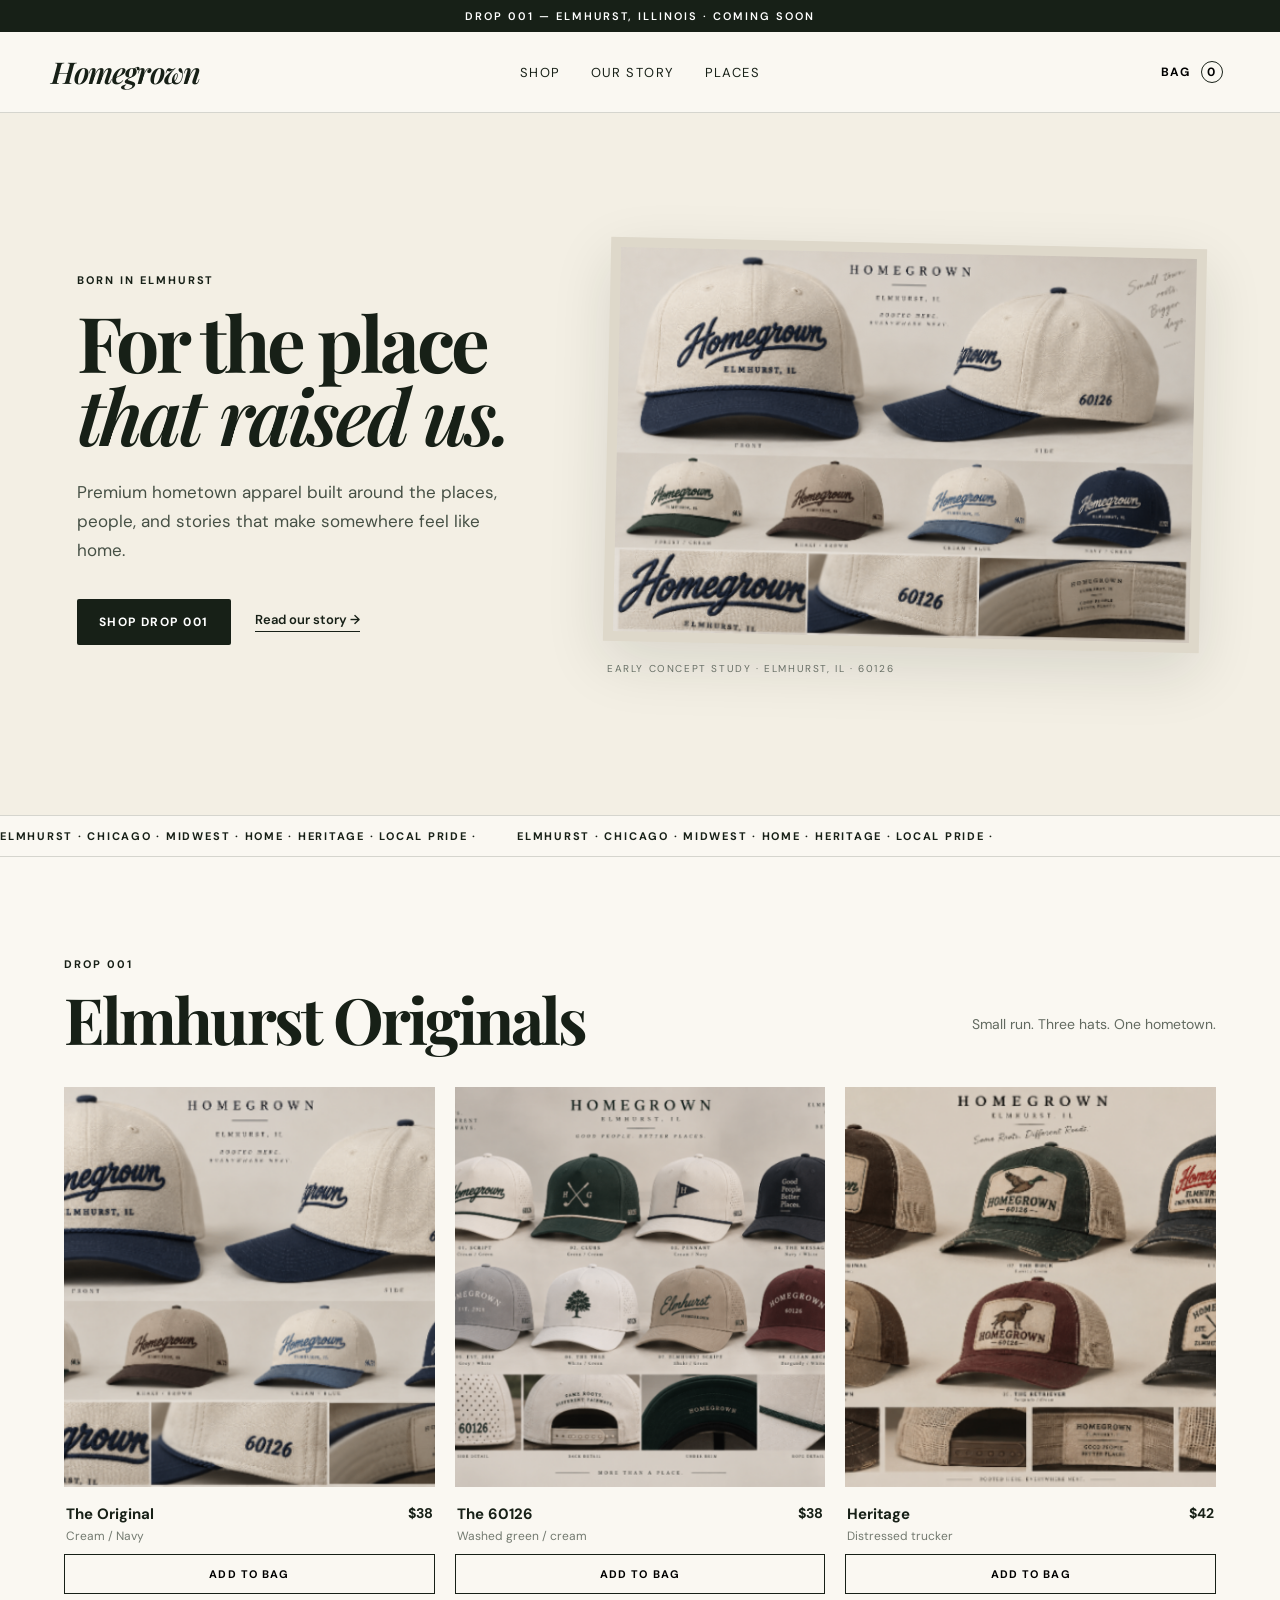
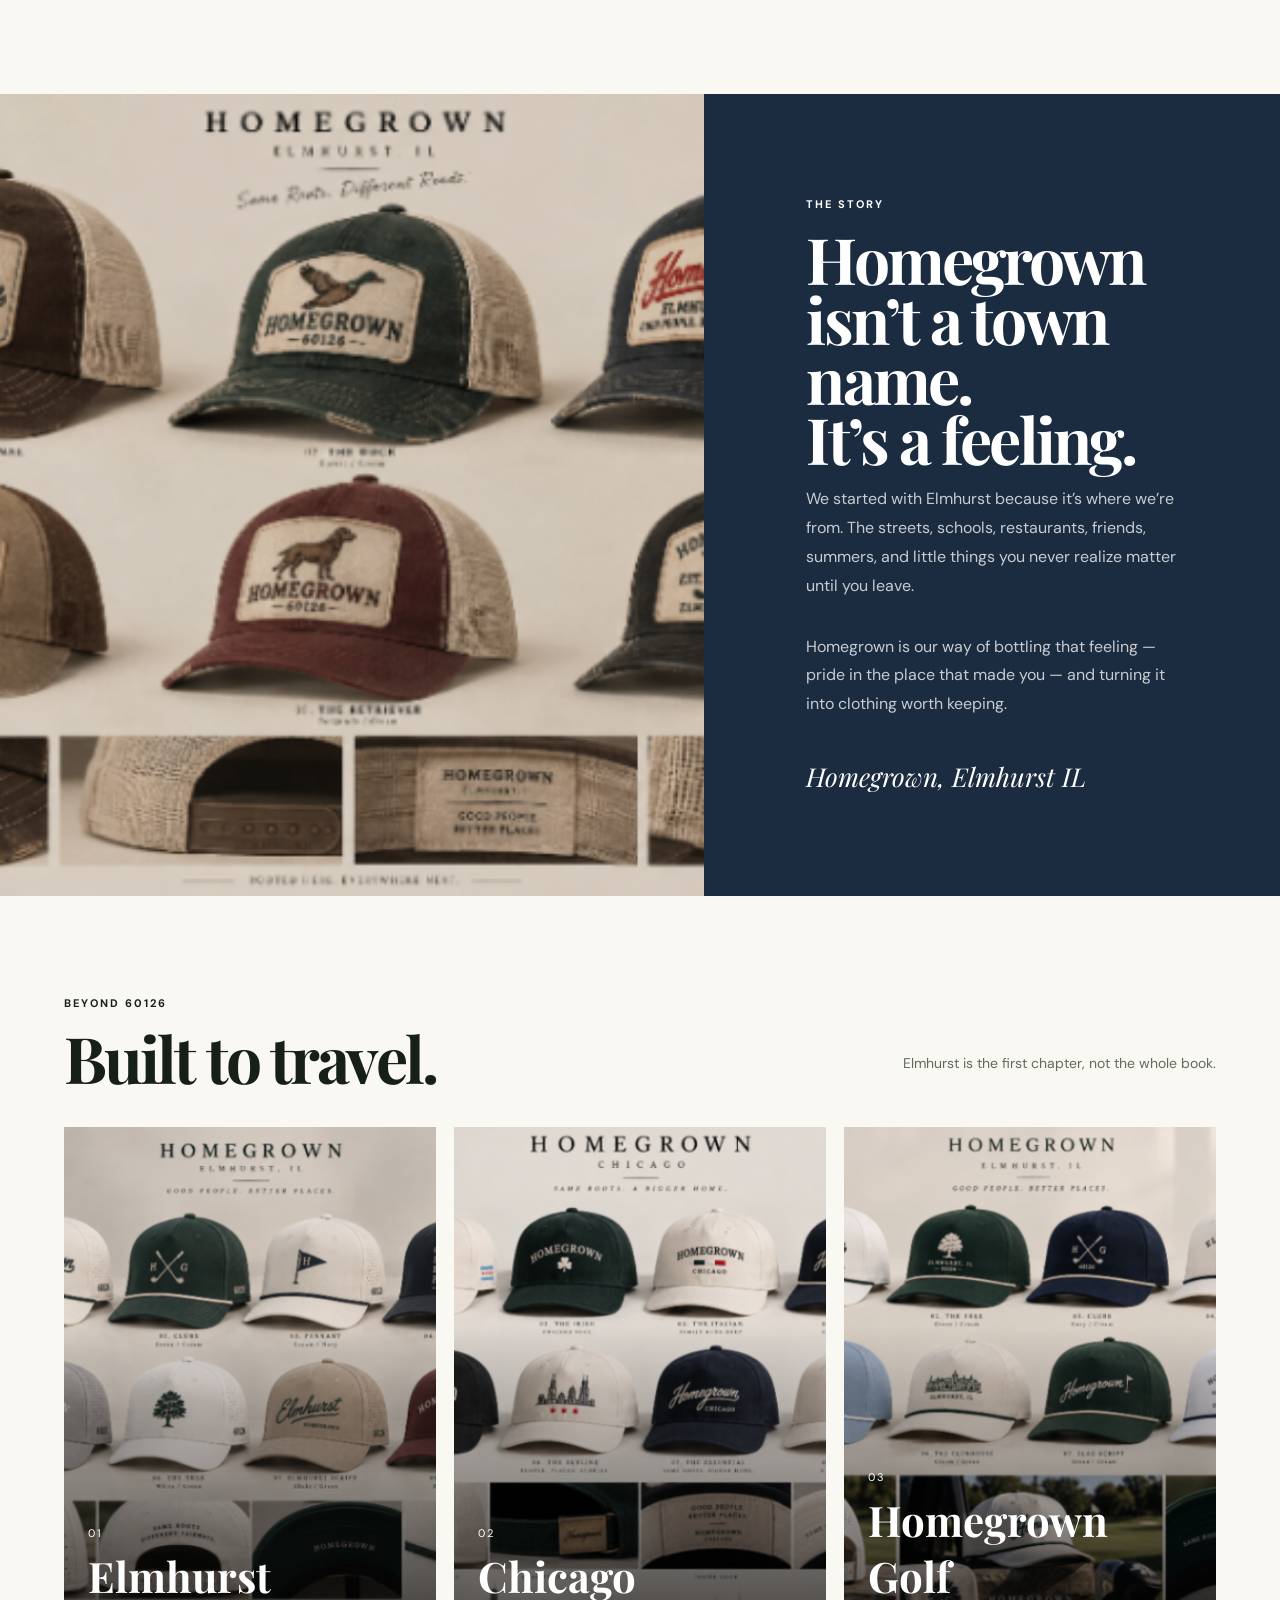
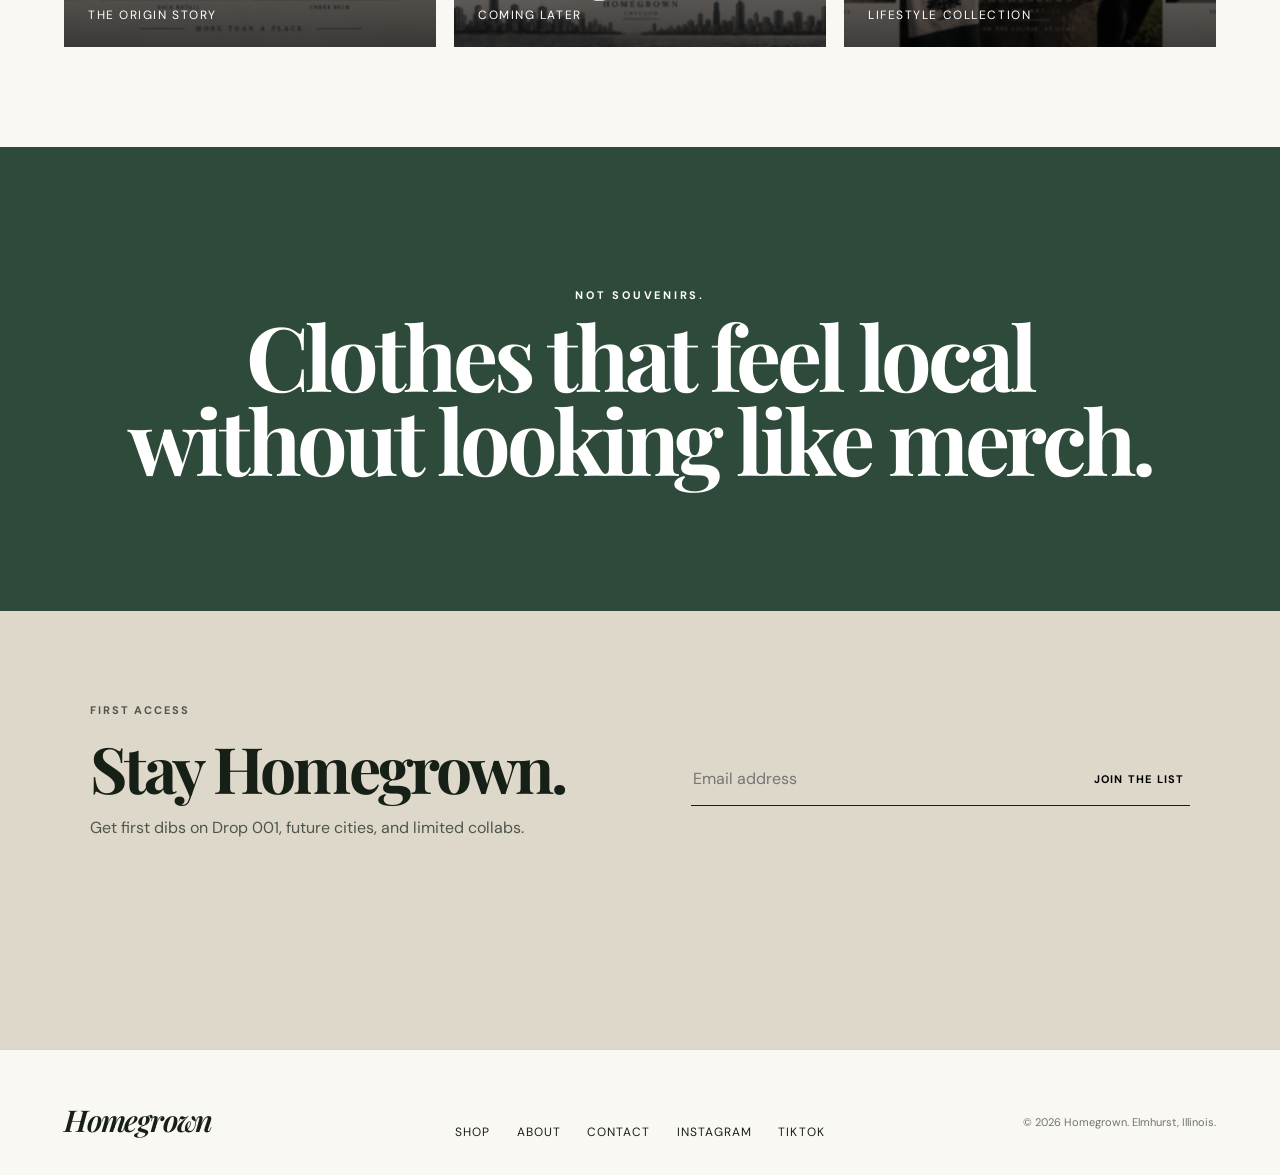
==== index.html @ 6052395d "Add files via upload" ====
<!doctype html>
<html lang="en">
<head>
  <meta charset="utf-8" />
  <meta name="viewport" content="width=device-width,initial-scale=1" />
  <meta name="description" content="Homegrown — For the place that raised us." />
  <title>Homegrown — Drop 001</title>
  <link rel="preconnect" href="https://fonts.googleapis.com">
  <link rel="preconnect" href="https://fonts.gstatic.com" crossorigin>
  <link href="https://fonts.googleapis.com/css2?family=DM+Sans:wght@400;500;600;700&family=Playfair+Display:ital,wght@0,600;1,600&display=swap" rel="stylesheet">
  <link rel="stylesheet" href="styles.css" />
</head>
<body>
  <div class="announcement">DROP 001 — ELMHURST, ILLINOIS · COMING SOON</div>

  <header class="site-header">
    <a class="brand" href="#top" aria-label="Homegrown home">Homegrown</a>
    <nav class="desktop-nav" aria-label="Primary navigation">
      <a href="#shop">Shop</a>
      <a href="#story">Our Story</a>
      <a href="#places">Places</a>
    </nav>
    <button class="cart-button" id="cartButton" aria-label="Open cart">Bag <span id="cartCount">0</span></button>
  </header>

  <main id="top">
    <section class="hero">
      <div class="hero-copy reveal">
        <p class="eyebrow">Born in Elmhurst</p>
        <h1>For the place<br><em>that raised us.</em></h1>
        <p class="hero-sub">Premium hometown apparel built around the places, people, and stories that make somewhere feel like home.</p>
        <div class="hero-actions">
          <a class="btn btn-dark" href="#shop">Shop Drop 001</a>
          <a class="text-link" href="#story">Read our story →</a>
        </div>
      </div>
      <div class="hero-art reveal delay-1">
        <div class="image-frame hero-frame">
          <img src="assets/original-board.png" alt="Homegrown Elmhurst hat concept board" />
        </div>
        <p class="caption">Early concept study · Elmhurst, IL · 60126</p>
      </div>
    </section>

    <section class="ticker" aria-label="Brand values">
      <div>ELMHURST · CHICAGO · MIDWEST · HOME · HERITAGE · LOCAL PRIDE ·</div>
      <div aria-hidden="true">ELMHURST · CHICAGO · MIDWEST · HOME · HERITAGE · LOCAL PRIDE ·</div>
    </section>

    <section class="section" id="shop">
      <div class="section-heading reveal">
        <div>
          <p class="eyebrow">Drop 001</p>
          <h2>Elmhurst Originals</h2>
        </div>
        <p class="section-note">Small run. Three hats. One hometown.</p>
      </div>

      <div class="product-grid">
        <article class="product-card reveal">
          <div class="product-image"><img src="assets/original-board.png" alt="The Original Homegrown hat concept" /></div>
          <div class="product-info">
            <div><h3>The Original</h3><p>Cream / Navy</p></div>
            <span>$38</span>
          </div>
          <button class="quick-add" data-product="The Original" data-price="38">Add to bag</button>
        </article>

        <article class="product-card reveal delay-1">
          <div class="product-image"><img src="assets/elmhurst-board.png" alt="The 60126 Homegrown hat concept" /></div>
          <div class="product-info">
            <div><h3>The 60126</h3><p>Washed green / cream</p></div>
            <span>$38</span>
          </div>
          <button class="quick-add" data-product="The 60126" data-price="38">Add to bag</button>
        </article>

        <article class="product-card reveal delay-2">
          <div class="product-image"><img src="assets/heritage-board.png" alt="Heritage Homegrown trucker hat concept" /></div>
          <div class="product-info">
            <div><h3>Heritage</h3><p>Distressed trucker</p></div>
            <span>$42</span>
          </div>
          <button class="quick-add" data-product="Heritage" data-price="42">Add to bag</button>
        </article>
      </div>
    </section>

    <section class="story" id="story">
      <div class="story-image reveal">
        <img src="assets/heritage-board.png" alt="Rustic Homegrown hat concept collection" />
      </div>
      <div class="story-copy reveal delay-1">
        <p class="eyebrow">The story</p>
        <h2>Homegrown isn’t a town name.<br>It’s a feeling.</h2>
        <p>We started with Elmhurst because it’s where we’re from. The streets, schools, restaurants, friends, summers, and little things you never realize matter until you leave.</p>
        <p>Homegrown is our way of bottling that feeling — pride in the place that made you — and turning it into clothing worth keeping.</p>
        <div class="signature">Homegrown, Elmhurst IL</div>
      </div>
    </section>

    <section class="section places" id="places">
      <div class="section-heading reveal">
        <div>
          <p class="eyebrow">Beyond 60126</p>
          <h2>Built to travel.</h2>
        </div>
        <p class="section-note">Elmhurst is the first chapter, not the whole book.</p>
      </div>

      <div class="collection-grid">
        <a class="collection-card reveal" href="#shop">
          <img src="assets/elmhurst-board.png" alt="Elmhurst Homegrown collection" />
          <div class="collection-overlay"><span>01</span><h3>Elmhurst</h3><p>The origin story</p></div>
        </a>
        <a class="collection-card reveal delay-1" href="#newsletter">
          <img src="assets/chicago-board.png" alt="Chicago Homegrown collection concept" />
          <div class="collection-overlay"><span>02</span><h3>Chicago</h3><p>Coming later</p></div>
        </a>
        <a class="collection-card reveal delay-2" href="#newsletter">
          <img src="assets/golf-board.png" alt="Homegrown golf collection concept" />
          <div class="collection-overlay"><span>03</span><h3>Homegrown Golf</h3><p>Lifestyle collection</p></div>
        </a>
      </div>
    </section>

    <section class="manifesto reveal">
      <p>NOT SOUVENIRS.</p>
      <h2>Clothes that feel local<br>without looking like merch.</h2>
    </section>

    <section class="newsletter" id="newsletter">
      <div>
        <p class="eyebrow">First access</p>
        <h2>Stay Homegrown.</h2>
        <p>Get first dibs on Drop 001, future cities, and limited collabs.</p>
      </div>
      <form id="newsletterForm">
        <label class="sr-only" for="email">Email address</label>
        <input id="email" type="email" placeholder="Email address" required />
        <button type="submit">Join the list</button>
      </form>
      <p class="form-message" id="formMessage" role="status"></p>
    </section>
  </main>

  <footer>
    <div class="footer-brand">Homegrown</div>
    <div class="footer-links"><a href="#shop">Shop</a><a href="#story">About</a><a href="mailto:hello@homegrown.example">Contact</a><a href="#">Instagram</a><a href="#">TikTok</a></div>
    <p>© 2026 Homegrown. Elmhurst, Illinois.</p>
  </footer>

  <aside class="cart-drawer" id="cartDrawer" aria-hidden="true">
    <div class="cart-header"><h2>Your bag</h2><button id="cartClose" aria-label="Close cart">×</button></div>
    <div id="cartItems" class="cart-items"><p class="empty-cart">Your bag is empty.</p></div>
    <div class="cart-footer">
      <div class="cart-total"><span>Subtotal</span><strong id="cartTotal">$0</strong></div>
      <button class="checkout" id="checkoutButton">Checkout</button>
      <p>Demo storefront — connect Shopify, Stripe, or another checkout later.</p>
    </div>
  </aside>
  <div class="scrim" id="scrim"></div>

  <script src="script.js"></script>
</body>
</html>
---- styles.css ----
:root{
  --cream:#f3efe4;
  --paper:#faf8f2;
  --ink:#172017;
  --navy:#1b2b40;
  --green:#2e4a3a;
  --red:#7b302c;
  --line:rgba(23,32,23,.16);
}
*{box-sizing:border-box}
html{scroll-behavior:smooth}
body{margin:0;background:var(--paper);color:var(--ink);font-family:"DM Sans",Arial,sans-serif}
img{width:100%;display:block}
a{color:inherit;text-decoration:none}
button,input{font:inherit}
.announcement{background:var(--ink);color:#fff;text-align:center;padding:9px 18px;font-size:11px;letter-spacing:.18em;font-weight:600}
.site-header{position:sticky;top:0;z-index:20;display:grid;grid-template-columns:1fr auto 1fr;align-items:center;padding:20px 4vw;border-bottom:1px solid var(--line);background:rgba(250,248,242,.9);backdrop-filter:blur(14px)}
.brand,.footer-brand{font-family:"Playfair Display",serif;font-style:italic;font-weight:600;font-size:30px;letter-spacing:-.04em}
.desktop-nav{display:flex;gap:30px;font-size:13px;text-transform:uppercase;letter-spacing:.11em}
.desktop-nav a,.footer-links a{transition:opacity .2s}.desktop-nav a:hover,.footer-links a:hover{opacity:.55}
.cart-button{justify-self:end;background:none;border:0;cursor:pointer;text-transform:uppercase;letter-spacing:.1em;font-size:12px;font-weight:700}.cart-button span{display:inline-grid;place-items:center;width:22px;height:22px;border:1px solid var(--ink);border-radius:50%;margin-left:6px}
.hero{min-height:78vh;display:grid;grid-template-columns:.85fr 1.15fr;gap:7vw;align-items:center;padding:70px 6vw 80px;background:var(--cream)}
.eyebrow{text-transform:uppercase;letter-spacing:.18em;font-size:11px;font-weight:700;margin:0 0 18px}
.hero h1,.section h2,.story h2,.newsletter h2,.manifesto h2{font-family:"Playfair Display",serif;font-size:clamp(48px,6vw,92px);line-height:.94;letter-spacing:-.045em;margin:0}.hero h1 em{font-weight:600}
.hero-sub{max-width:540px;font-size:17px;line-height:1.7;color:#465045;margin:28px 0 34px}.hero-actions{display:flex;align-items:center;gap:24px;flex-wrap:wrap}.btn{display:inline-block;padding:15px 22px;border-radius:2px;text-transform:uppercase;letter-spacing:.12em;font-size:12px;font-weight:700}.btn-dark{background:var(--ink);color:#fff}.text-link{font-size:13px;font-weight:600;border-bottom:1px solid var(--ink);padding-bottom:3px}.image-frame{background:#ded8ca;padding:10px;box-shadow:0 20px 60px rgba(24,30,21,.12)}.hero-frame{transform:rotate(1.2deg)}.caption{font-size:10px;text-transform:uppercase;letter-spacing:.16em;margin:14px 0 0;color:#6c746a}
.ticker{overflow:hidden;display:flex;gap:40px;border-block:1px solid var(--line);padding:13px 0;background:var(--paper);white-space:nowrap}.ticker div{animation:ticker 25s linear infinite;font-size:11px;font-weight:700;letter-spacing:.16em}@keyframes ticker{to{transform:translateX(-100%)}}
.section{padding:100px 5vw}.section-heading{display:flex;justify-content:space-between;align-items:end;gap:30px;margin-bottom:38px}.section-heading h2,.story h2,.newsletter h2{font-size:clamp(38px,5vw,68px)}.section-note{max-width:320px;color:#626a60;font-size:14px;line-height:1.6}
.product-grid{display:grid;grid-template-columns:repeat(3,1fr);gap:20px}.product-card{position:relative}.product-image{aspect-ratio:1/1.08;overflow:hidden;background:#ece8dd}.product-image img{height:100%;object-fit:cover;transition:transform .5s ease}.product-card:hover .product-image img{transform:scale(1.025)}.product-info{display:flex;justify-content:space-between;gap:20px;padding:17px 2px 10px}.product-info h3{margin:0 0 4px;font-size:15px}.product-info p{margin:0;color:#737a70;font-size:12px}.product-info span{font-size:14px;font-weight:700}.quick-add{width:100%;border:1px solid var(--ink);background:transparent;padding:12px;cursor:pointer;text-transform:uppercase;letter-spacing:.1em;font-size:11px;font-weight:700;transition:.2s}.quick-add:hover{background:var(--ink);color:#fff}
.story{display:grid;grid-template-columns:1.1fr .9fr;min-height:720px}.story-image{overflow:hidden}.story-image img{height:100%;object-fit:cover}.story-copy{background:var(--navy);color:#fff;display:flex;flex-direction:column;justify-content:center;padding:8vw}.story-copy p:not(.eyebrow){font-size:16px;line-height:1.8;color:rgba(255,255,255,.76);max-width:600px}.signature{font-family:"Playfair Display",serif;font-style:italic;font-size:26px;margin-top:24px}
.collection-grid{display:grid;grid-template-columns:repeat(3,1fr);gap:18px}.collection-card{position:relative;min-height:520px;overflow:hidden;background:#ddd}.collection-card img{height:100%;object-fit:cover;position:absolute;inset:0;transition:transform .55s}.collection-card:hover img{transform:scale(1.035)}.collection-card:after{content:"";position:absolute;inset:0;background:linear-gradient(180deg,transparent 38%,rgba(0,0,0,.72))}.collection-overlay{position:absolute;z-index:2;left:24px;right:24px;bottom:24px;color:white}.collection-overlay span{font-size:11px;letter-spacing:.18em}.collection-overlay h3{font-family:"Playfair Display",serif;font-size:42px;margin:6px 0 3px}.collection-overlay p{margin:0;font-size:12px;text-transform:uppercase;letter-spacing:.13em}
.manifesto{padding:130px 8vw;text-align:center;background:var(--green);color:white}.manifesto p{letter-spacing:.25em;font-size:11px;font-weight:700}.manifesto h2{font-size:clamp(48px,7vw,100px)}
.newsletter{padding:90px 7vw;display:grid;grid-template-columns:1fr 1fr;gap:8vw;align-items:center;background:#ded8ca}.newsletter p{line-height:1.7;color:#4e564c}.newsletter form{display:flex;border-bottom:1px solid var(--ink)}.newsletter input{flex:1;border:0;background:transparent;padding:16px 2px;outline:none}.newsletter button{border:0;background:none;font-weight:700;text-transform:uppercase;letter-spacing:.11em;font-size:11px;cursor:pointer}.form-message{grid-column:2;font-size:12px;margin-top:-6vw}
footer{padding:50px 5vw 35px;display:grid;grid-template-columns:1fr 2fr 1fr;align-items:end;gap:30px;border-top:1px solid var(--line)}.footer-links{display:flex;justify-content:center;gap:26px;font-size:12px;text-transform:uppercase;letter-spacing:.09em}footer p{justify-self:end;font-size:11px;color:#6d756a}
.cart-drawer{position:fixed;z-index:40;top:0;right:0;width:min(430px,100%);height:100dvh;background:var(--paper);transform:translateX(100%);transition:transform .3s ease;display:flex;flex-direction:column;padding:24px}.cart-drawer.open{transform:none}.cart-header{display:flex;justify-content:space-between;align-items:center;border-bottom:1px solid var(--line);padding-bottom:18px}.cart-header h2{font-family:"Playfair Display",serif;font-size:32px;margin:0}.cart-header button{font-size:34px;border:0;background:none;cursor:pointer}.cart-items{flex:1;padding:22px 0;overflow:auto}.empty-cart{color:#777}.cart-line{display:flex;justify-content:space-between;padding:14px 0;border-bottom:1px solid var(--line)}.cart-line small{display:block;color:#777;margin-top:4px}.cart-footer{border-top:1px solid var(--line);padding-top:18px}.cart-total{display:flex;justify-content:space-between;margin-bottom:16px}.checkout{width:100%;padding:15px;border:0;background:var(--ink);color:#fff;text-transform:uppercase;letter-spacing:.13em;font-weight:700;cursor:pointer}.cart-footer p{font-size:10px;color:#777;line-height:1.5}.scrim{position:fixed;inset:0;z-index:30;background:rgba(0,0,0,.32);opacity:0;pointer-events:none;transition:.3s}.scrim.show{opacity:1;pointer-events:auto}
.reveal{opacity:0;transform:translateY(18px);transition:opacity .7s ease,transform .7s ease}.reveal.visible{opacity:1;transform:none}.delay-1{transition-delay:.08s}.delay-2{transition-delay:.16s}.sr-only{position:absolute;width:1px;height:1px;padding:0;margin:-1px;overflow:hidden;clip:rect(0,0,0,0);white-space:nowrap;border:0}
@media(max-width:900px){.site-header{grid-template-columns:1fr 1fr}.desktop-nav{display:none}.hero{grid-template-columns:1fr;padding-top:50px}.hero-art{margin-top:15px}.product-grid,.collection-grid{grid-template-columns:1fr 1fr}.product-card:last-child,.collection-card:last-child{grid-column:span 2}.story{grid-template-columns:1fr}.story-image{min-height:500px}.newsletter{grid-template-columns:1fr}.form-message{grid-column:1;margin-top:0}footer{grid-template-columns:1fr}.footer-links{justify-content:flex-start;flex-wrap:wrap}footer p{justify-self:start}}
@media(max-width:620px){.announcement{font-size:9px}.site-header{padding:16px 20px}.brand{font-size:26px}.hero{padding:45px 22px 55px}.hero h1{font-size:52px}.section{padding:75px 20px}.section-heading{align-items:start;flex-direction:column}.product-grid,.collection-grid{grid-template-columns:1fr}.product-card:last-child,.collection-card:last-child{grid-column:auto}.collection-card{min-height:430px}.story-image{min-height:370px}.story-copy{padding:70px 24px}.manifesto{padding:90px 20px}.newsletter{padding:70px 24px}footer{padding:40px 22px}.footer-links{gap:16px}.hero-actions{align-items:flex-start;flex-direction:column}}
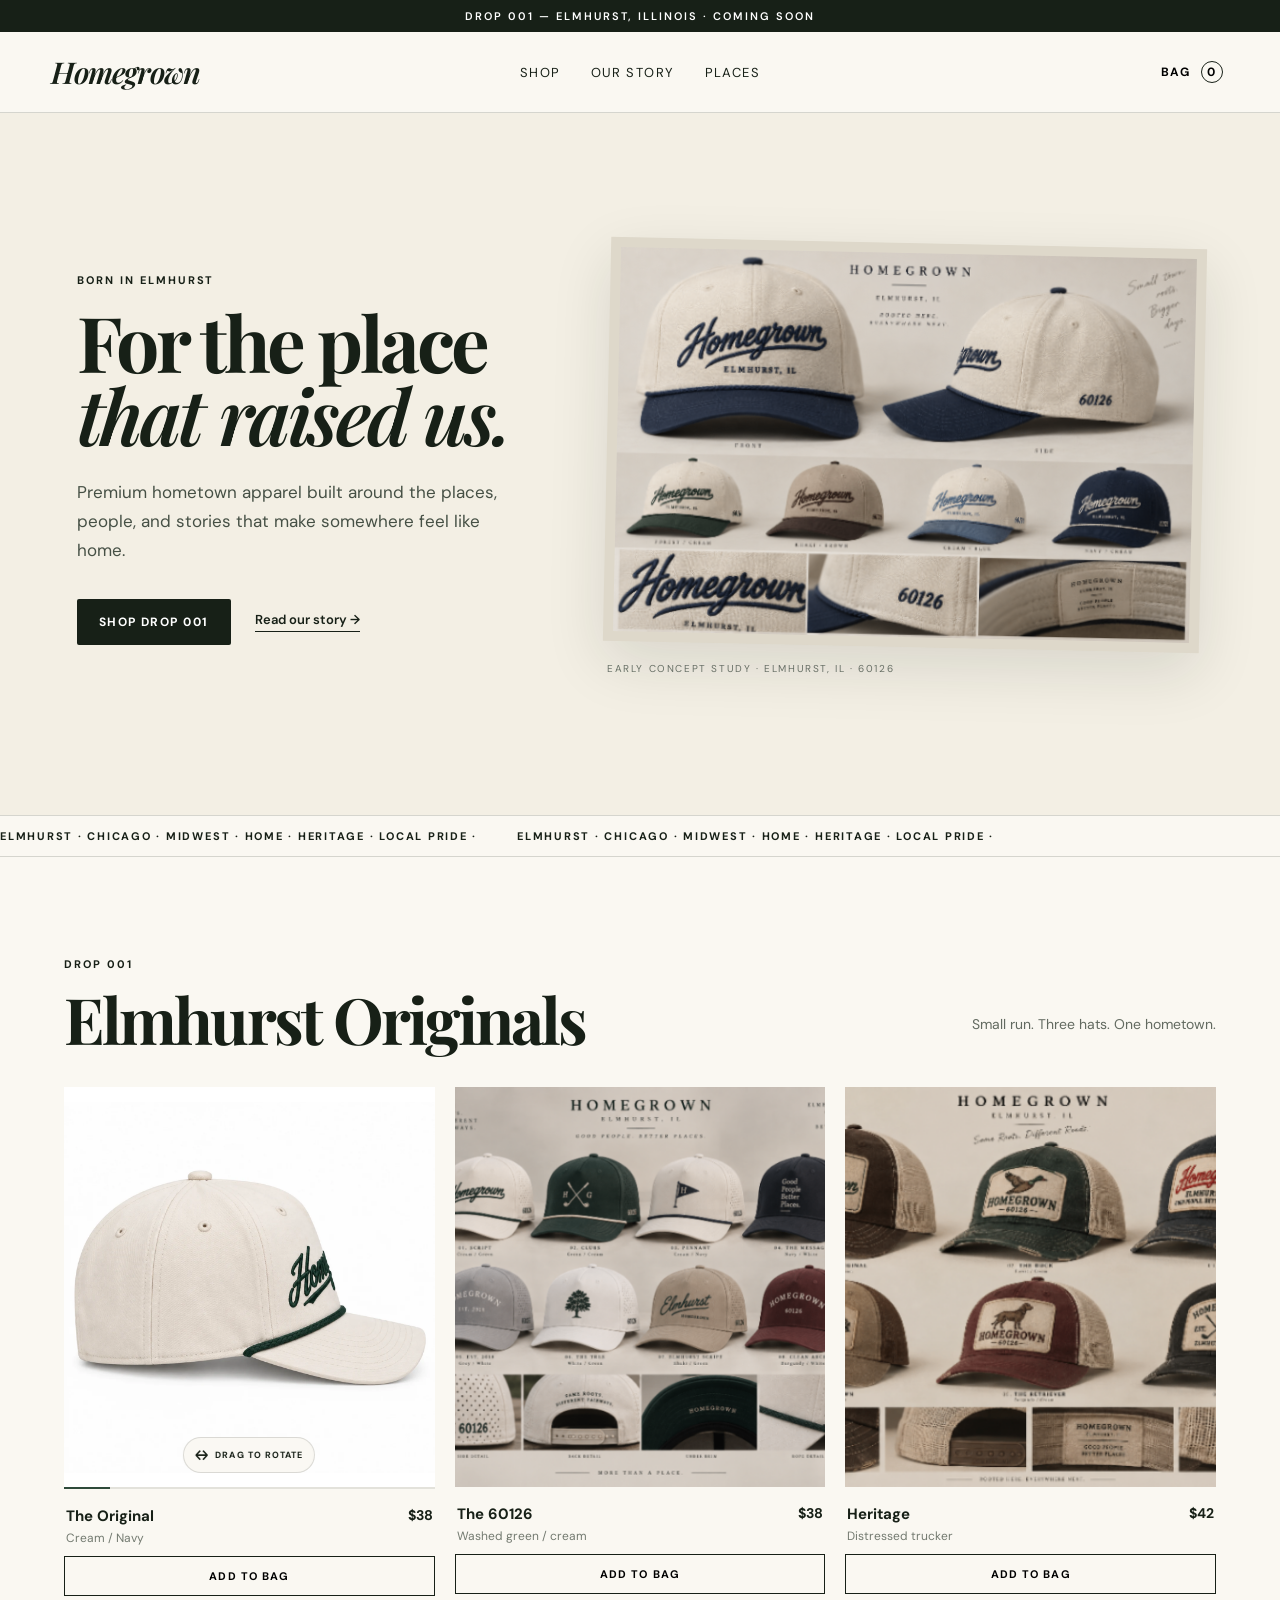
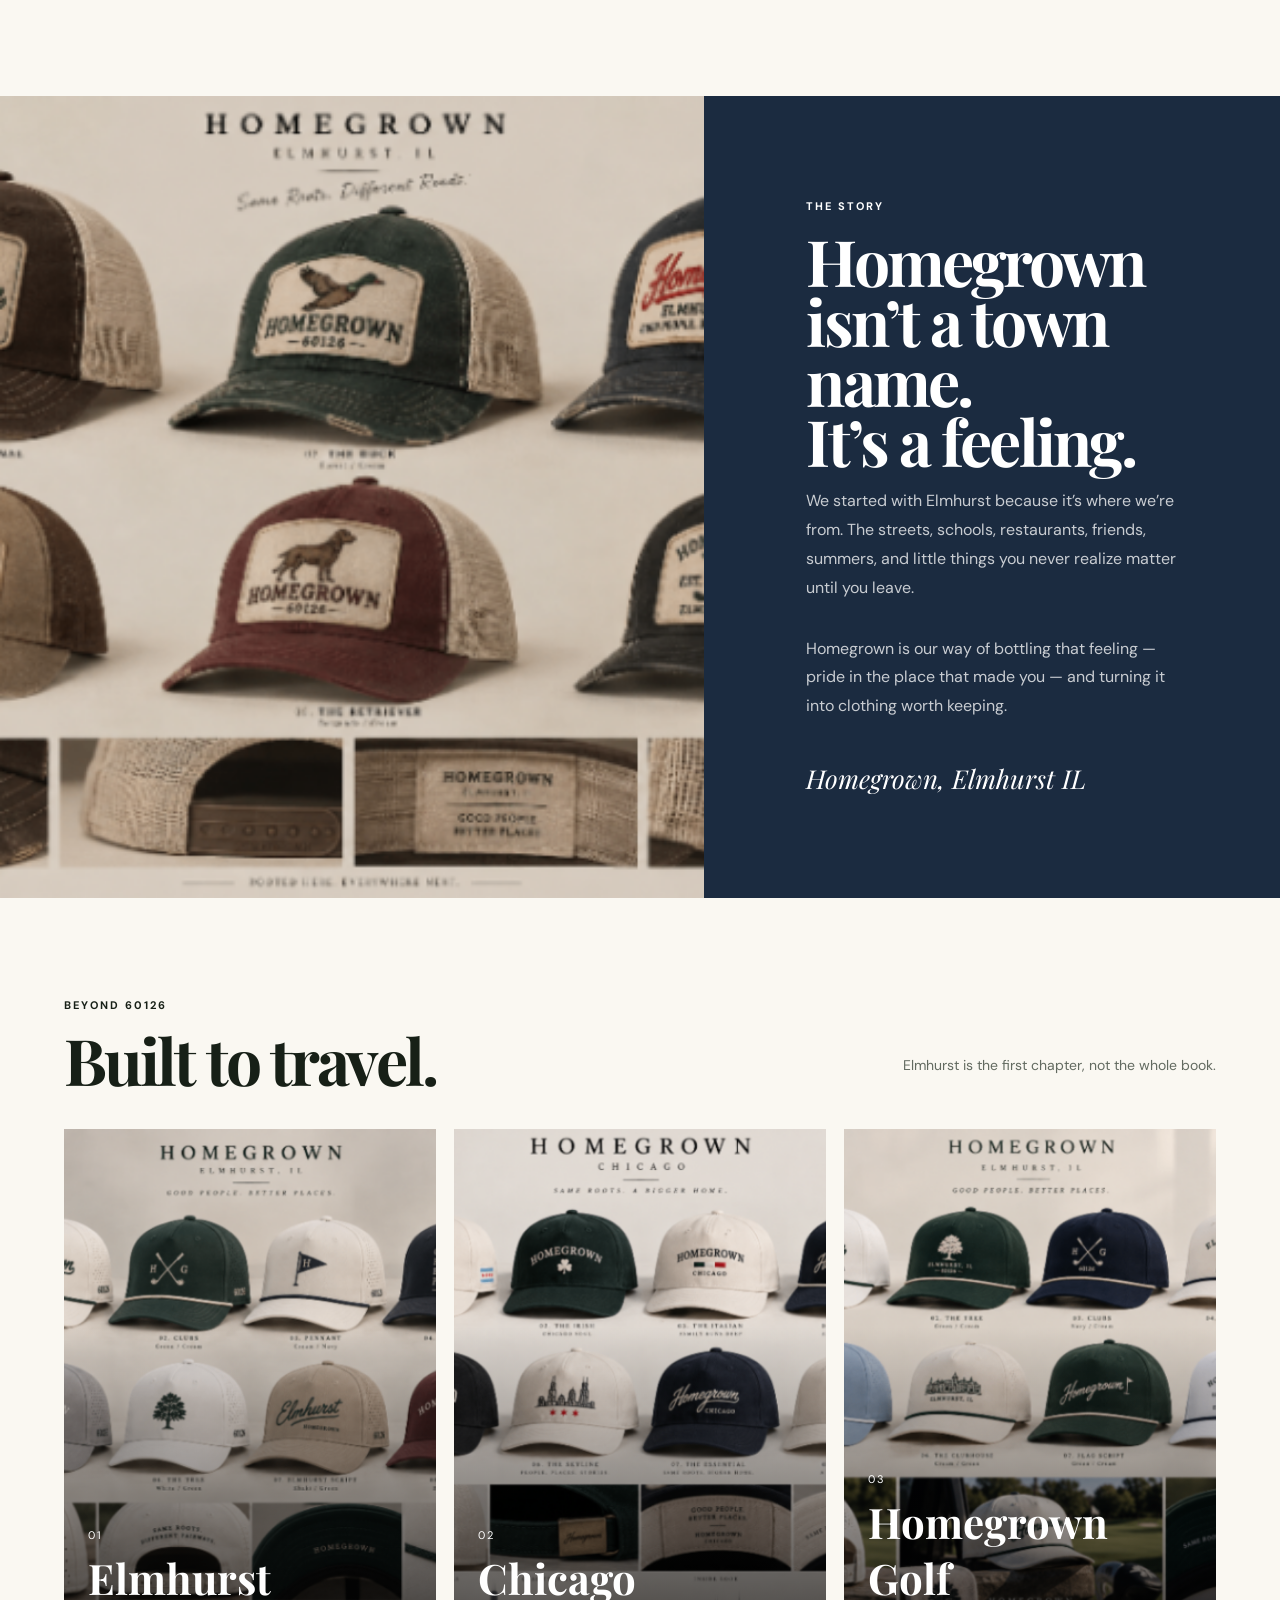
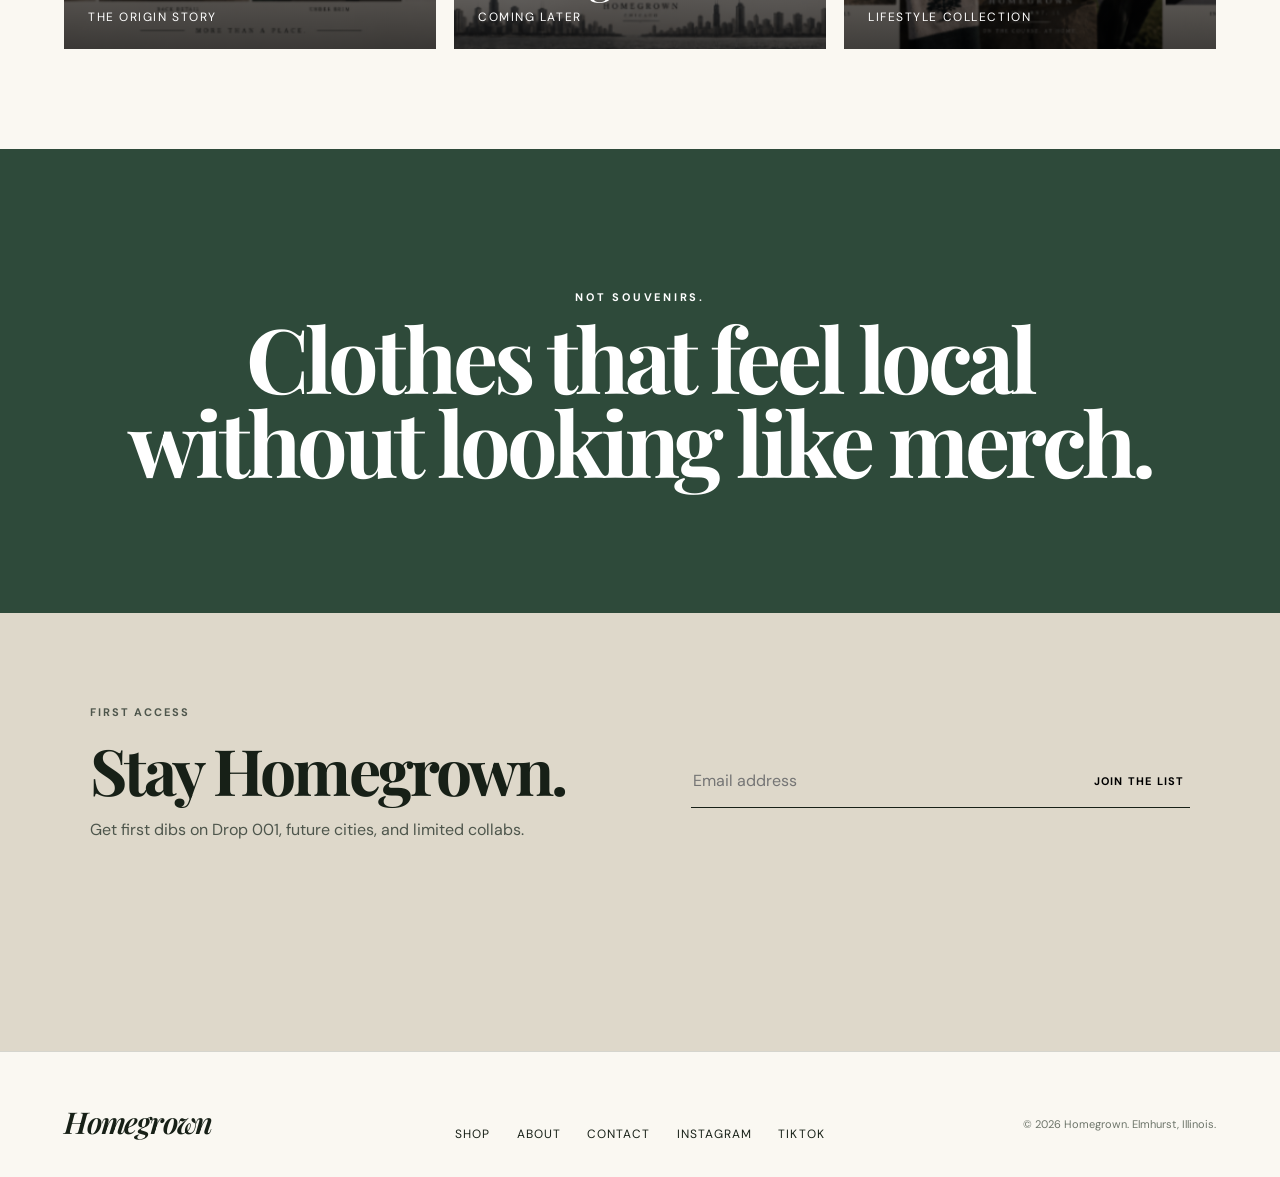
==== commit 8a022746: "Add files via upload" ====
--- a/index.html
+++ b/index.html
@@ -57,8 +57,14 @@
       </div>
 
       <div class="product-grid">
-        <article class="product-card reveal">
-          <div class="product-image"><img src="assets/original-board.png" alt="The Original Homegrown hat concept" /></div>
+        <article class="product-card reveal spin-card">
+          <div class="product-image spin-viewer" id="originalSpinViewer" aria-label="Interactive 360 degree view of The Original Homegrown hat">
+            <img id="originalSpinImage" src="assets/spin/the-original/frame-01.webp" alt="The Original Homegrown hat — front view" draggable="false" />
+            <div class="spin-badge" aria-hidden="true"><span class="spin-icon">↔</span> Drag to rotate</div>
+          </div>
+          <div class="spin-progress" aria-hidden="true">
+            <span class="spin-progress-fill" id="originalSpinProgress"></span>
+          </div>
           <div class="product-info">
             <div><h3>The Original</h3><p>Cream / Navy</p></div>
             <span>$38</span>
--- a/styles.css
+++ b/styles.css
@@ -35,3 +35,15 @@
 .reveal{opacity:0;transform:translateY(18px);transition:opacity .7s ease,transform .7s ease}.reveal.visible{opacity:1;transform:none}.delay-1{transition-delay:.08s}.delay-2{transition-delay:.16s}.sr-only{position:absolute;width:1px;height:1px;padding:0;margin:-1px;overflow:hidden;clip:rect(0,0,0,0);white-space:nowrap;border:0}
 @media(max-width:900px){.site-header{grid-template-columns:1fr 1fr}.desktop-nav{display:none}.hero{grid-template-columns:1fr;padding-top:50px}.hero-art{margin-top:15px}.product-grid,.collection-grid{grid-template-columns:1fr 1fr}.product-card:last-child,.collection-card:last-child{grid-column:span 2}.story{grid-template-columns:1fr}.story-image{min-height:500px}.newsletter{grid-template-columns:1fr}.form-message{grid-column:1;margin-top:0}footer{grid-template-columns:1fr}.footer-links{justify-content:flex-start;flex-wrap:wrap}footer p{justify-self:start}}
 @media(max-width:620px){.announcement{font-size:9px}.site-header{padding:16px 20px}.brand{font-size:26px}.hero{padding:45px 22px 55px}.hero h1{font-size:52px}.section{padding:75px 20px}.section-heading{align-items:start;flex-direction:column}.product-grid,.collection-grid{grid-template-columns:1fr}.product-card:last-child,.collection-card:last-child{grid-column:auto}.collection-card{min-height:430px}.story-image{min-height:370px}.story-copy{padding:70px 24px}.manifesto{padding:90px 20px}.newsletter{padding:70px 24px}footer{padding:40px 22px}.footer-links{gap:16px}.hero-actions{align-items:flex-start;flex-direction:column}}
+
+/* Interactive product spin */
+.spin-viewer{position:relative;cursor:grab;touch-action:pan-y;background:#fff}
+.spin-viewer:active{cursor:grabbing}
+.spin-viewer img{user-select:none;-webkit-user-drag:none;pointer-events:none;object-fit:contain!important;background:#fff}
+.spin-card:hover .spin-viewer img{transform:none}
+.spin-badge{position:absolute;left:50%;bottom:14px;transform:translateX(-50%);display:flex;align-items:center;gap:7px;padding:8px 11px;border:1px solid rgba(23,32,23,.14);border-radius:999px;background:rgba(250,248,242,.92);backdrop-filter:blur(8px);font-size:9px;font-weight:700;letter-spacing:.12em;text-transform:uppercase;white-space:nowrap;transition:opacity .25s ease}
+.spin-viewer.has-spun .spin-badge{opacity:.25}
+.spin-icon{font-size:14px;letter-spacing:0}
+.spin-progress{height:2px;background:rgba(23,32,23,.10);overflow:hidden}
+.spin-progress-fill{display:block;width:12.5%;height:100%;background:var(--green);transition:transform .08s linear;transform-origin:left center}
+@media(max-width:620px){.spin-badge{bottom:10px;font-size:8px;padding:7px 9px}}
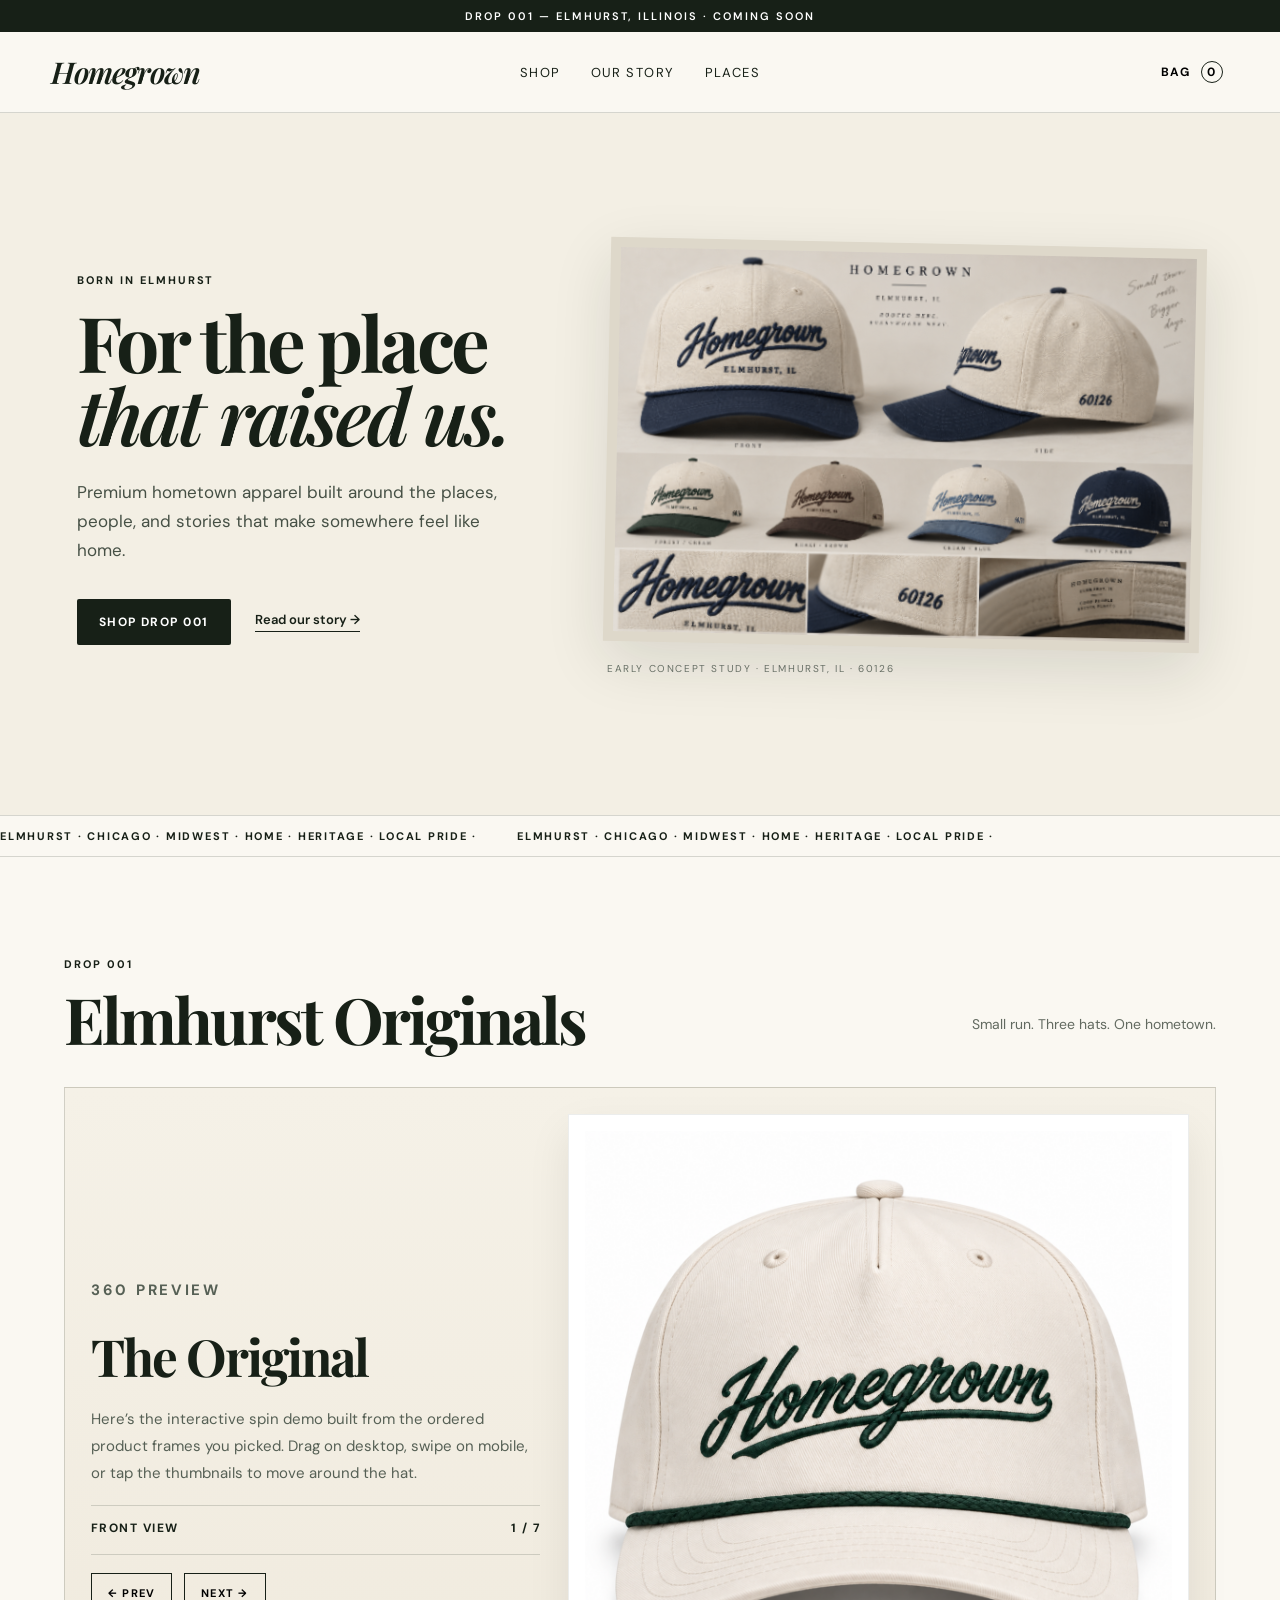
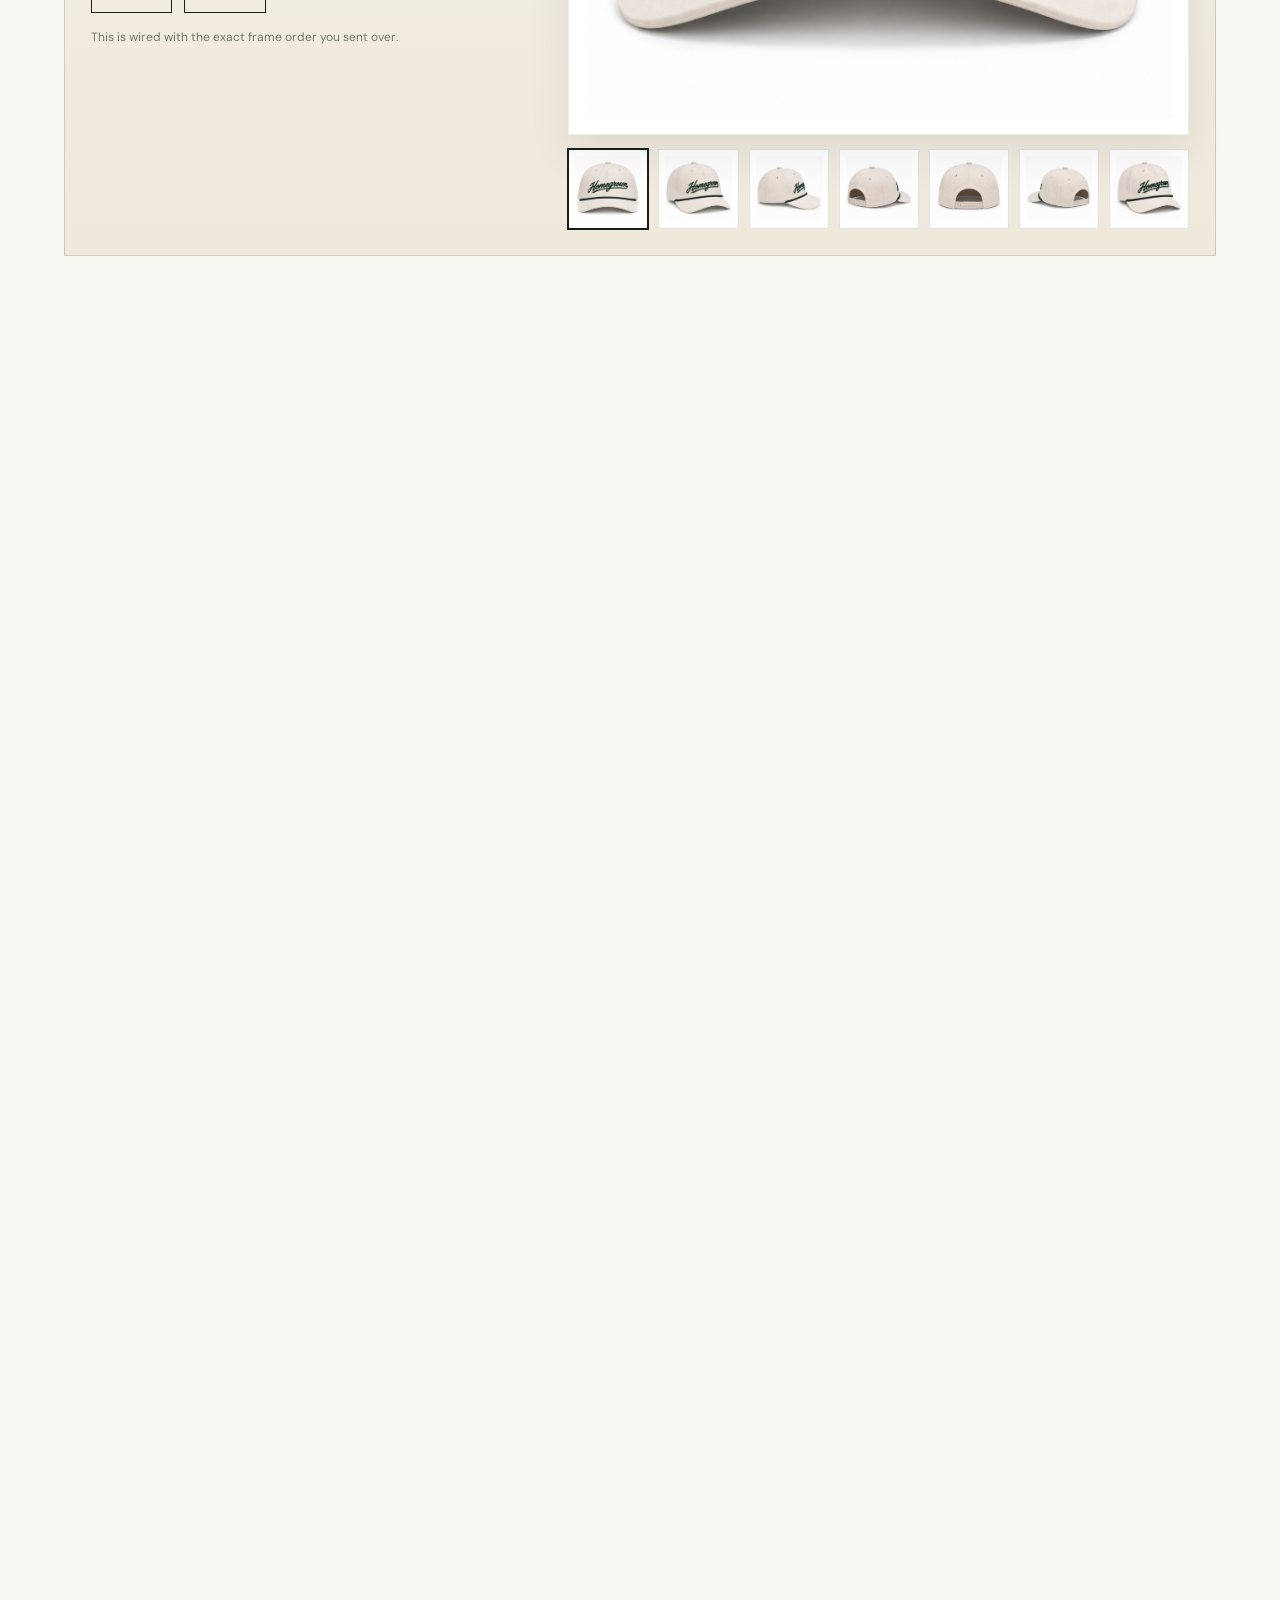
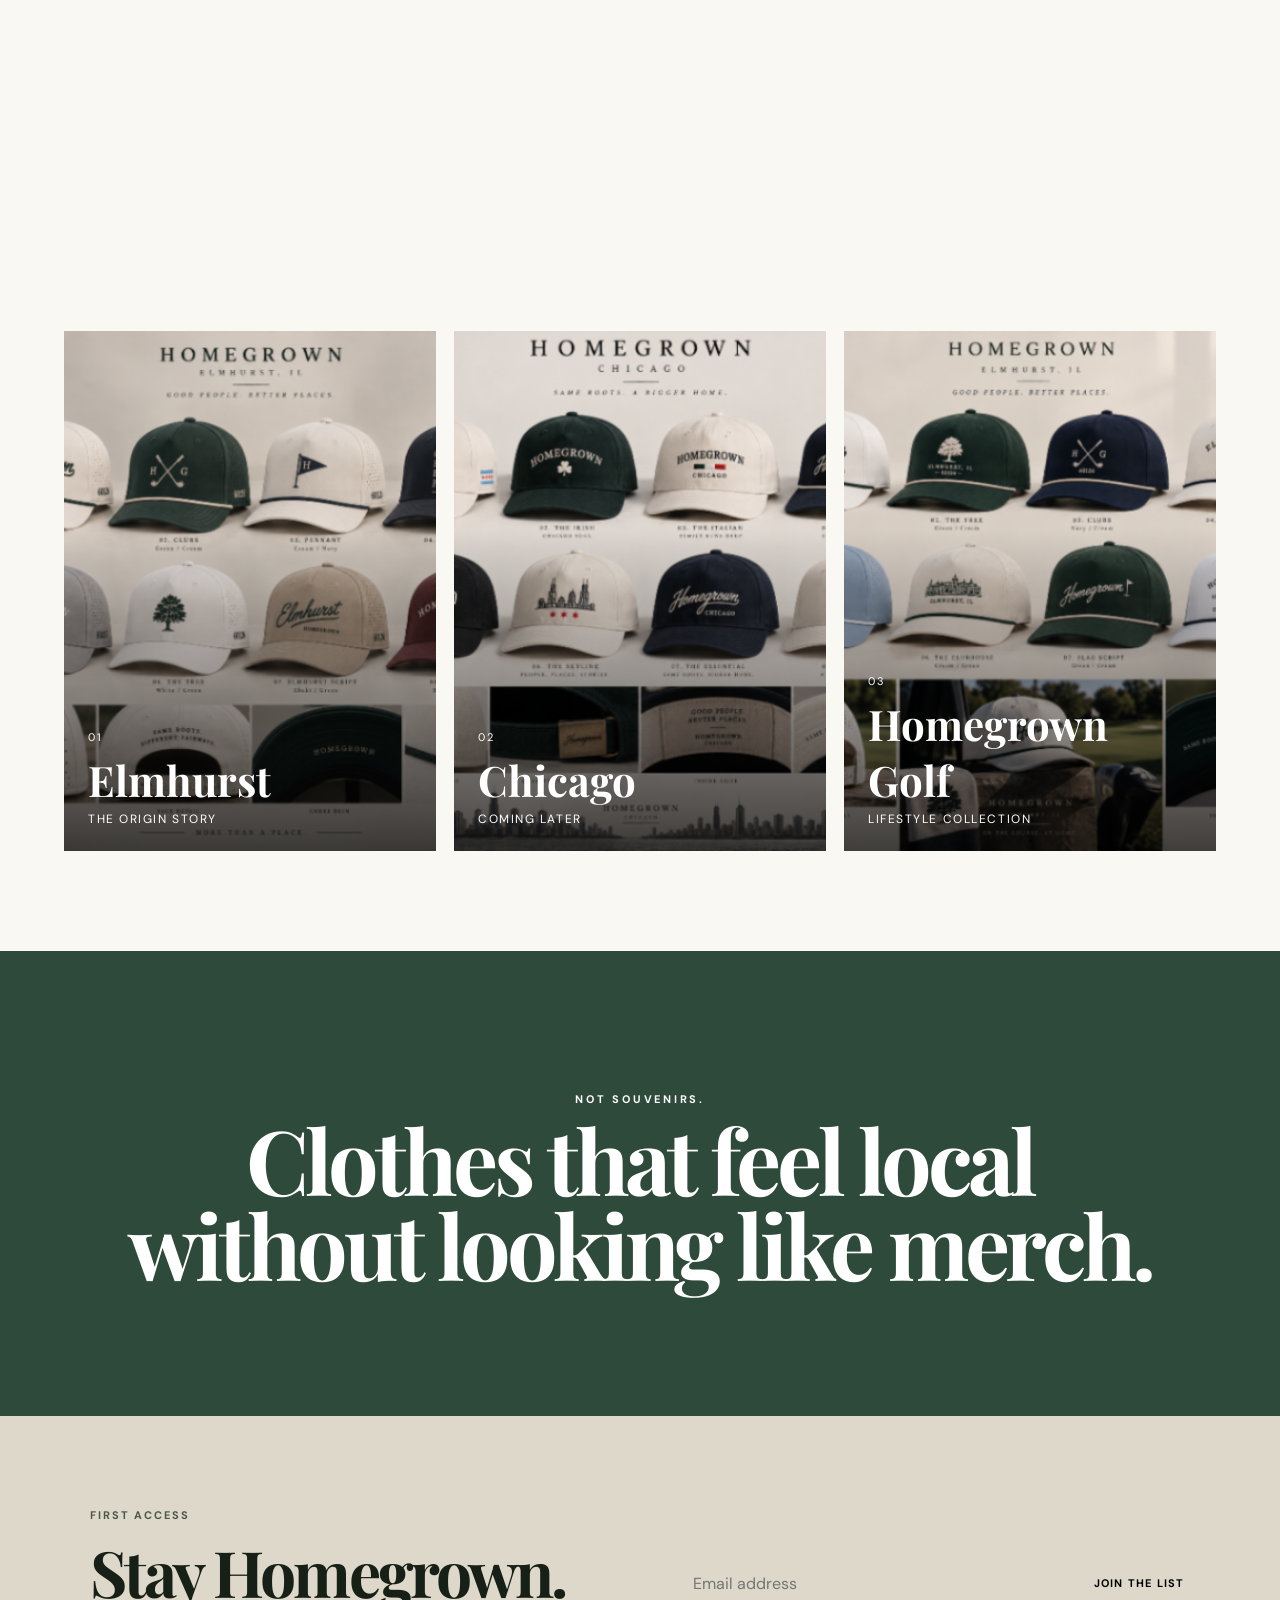
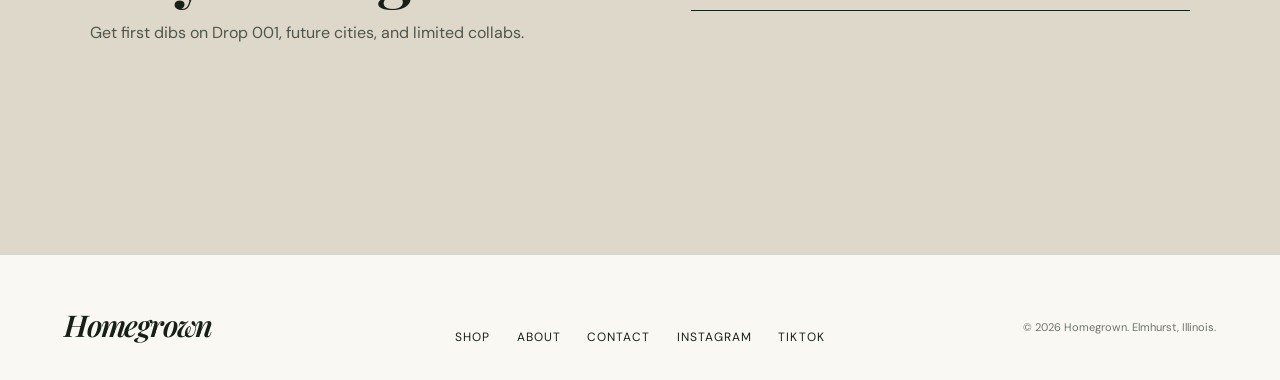
==== commit 256cd516: "Add files via upload" ====
--- a/index.html
+++ b/index.html
@@ -56,17 +56,43 @@
         <p class="section-note">Small run. Three hats. One hometown.</p>
       </div>
 
+      <div class="spin-demo reveal" aria-label="360 preview of The Original hat">
+        <div class="spin-copy">
+          <p class="eyebrow">360 Preview</p>
+          <h3>The Original</h3>
+          <p>Here’s the interactive spin demo built from the ordered product frames you picked. Drag on desktop, swipe on mobile, or tap the thumbnails to move around the hat.</p>
+          <div class="spin-meta">
+            <span id="spinAngle">Front view</span>
+            <strong id="spinCount">1 / 7</strong>
+          </div>
+          <div class="spin-buttons">
+            <button type="button" id="spinPrev" aria-label="Previous frame">← Prev</button>
+            <button type="button" id="spinNext" aria-label="Next frame">Next →</button>
+          </div>
+          <p class="spin-help">This is wired with the exact frame order you sent over.</p>
+        </div>
+
+        <div class="spin-viewer-wrap">
+          <div class="spin-viewer" id="spinViewer">
+            <img id="spinImage" src="assets/spin/frame-01-front.png" alt="The Original Homegrown hat spin frame" draggable="false" />
+          </div>
+          <div class="spin-thumbs" id="spinThumbs" aria-label="Spin frame thumbnails">
+            <button class="spin-thumb active" type="button" data-index="0" aria-label="Front view thumbnail"><img src="assets/spin/frame-01-front.png" alt="" /></button>
+            <button class="spin-thumb" type="button" data-index="1" aria-label="Front right view thumbnail"><img src="assets/spin/frame-02-front-right.png" alt="" /></button>
+            <button class="spin-thumb" type="button" data-index="2" aria-label="Right view thumbnail"><img src="assets/spin/frame-03-right.png" alt="" /></button>
+            <button class="spin-thumb" type="button" data-index="3" aria-label="Back right view thumbnail"><img src="assets/spin/frame-04-back-right.png" alt="" /></button>
+            <button class="spin-thumb" type="button" data-index="4" aria-label="Back view thumbnail"><img src="assets/spin/frame-05-back.png" alt="" /></button>
+            <button class="spin-thumb" type="button" data-index="5" aria-label="Back left view thumbnail"><img src="assets/spin/frame-06-back-left.png" alt="" /></button>
+            <button class="spin-thumb" type="button" data-index="6" aria-label="Front left view thumbnail"><img src="assets/spin/frame-07-front-left.png" alt="" /></button>
+          </div>
+        </div>
+      </div>
+
       <div class="product-grid">
-        <article class="product-card reveal spin-card">
-          <div class="product-image spin-viewer" id="originalSpinViewer" aria-label="Interactive 360 degree view of The Original Homegrown hat">
-            <img id="originalSpinImage" src="assets/spin/the-original/frame-01.webp" alt="The Original Homegrown hat — front view" draggable="false" />
-            <div class="spin-badge" aria-hidden="true"><span class="spin-icon">↔</span> Drag to rotate</div>
-          </div>
-          <div class="spin-progress" aria-hidden="true">
-            <span class="spin-progress-fill" id="originalSpinProgress"></span>
-          </div>
+        <article class="product-card reveal">
+          <div class="product-image"><img src="assets/spin/frame-01-front.png" alt="The Original Homegrown hat" /></div>
           <div class="product-info">
-            <div><h3>The Original</h3><p>Cream / Navy</p></div>
+            <div><h3>The Original</h3><p>Cream / Forest green</p></div>
             <span>$38</span>
           </div>
           <button class="quick-add" data-product="The Original" data-price="38">Add to bag</button>
--- a/styles.css
+++ b/styles.css
@@ -25,6 +25,25 @@
 .hero-sub{max-width:540px;font-size:17px;line-height:1.7;color:#465045;margin:28px 0 34px}.hero-actions{display:flex;align-items:center;gap:24px;flex-wrap:wrap}.btn{display:inline-block;padding:15px 22px;border-radius:2px;text-transform:uppercase;letter-spacing:.12em;font-size:12px;font-weight:700}.btn-dark{background:var(--ink);color:#fff}.text-link{font-size:13px;font-weight:600;border-bottom:1px solid var(--ink);padding-bottom:3px}.image-frame{background:#ded8ca;padding:10px;box-shadow:0 20px 60px rgba(24,30,21,.12)}.hero-frame{transform:rotate(1.2deg)}.caption{font-size:10px;text-transform:uppercase;letter-spacing:.16em;margin:14px 0 0;color:#6c746a}
 .ticker{overflow:hidden;display:flex;gap:40px;border-block:1px solid var(--line);padding:13px 0;background:var(--paper);white-space:nowrap}.ticker div{animation:ticker 25s linear infinite;font-size:11px;font-weight:700;letter-spacing:.16em}@keyframes ticker{to{transform:translateX(-100%)}}
 .section{padding:100px 5vw}.section-heading{display:flex;justify-content:space-between;align-items:end;gap:30px;margin-bottom:38px}.section-heading h2,.story h2,.newsletter h2{font-size:clamp(38px,5vw,68px)}.section-note{max-width:320px;color:#626a60;font-size:14px;line-height:1.6}
+
+.spin-demo{display:grid;grid-template-columns:.84fr 1.16fr;gap:28px;align-items:center;background:linear-gradient(180deg,#f5f1e7,#efe9dc);border:1px solid var(--line);padding:26px;margin-bottom:36px}
+.spin-copy h3{font-family:"Playfair Display",serif;font-size:clamp(34px,4vw,54px);margin:0 0 16px;letter-spacing:-.04em}
+.spin-copy p{font-size:15px;line-height:1.8;color:#566055;margin:0 0 18px}
+.spin-meta{display:flex;justify-content:space-between;align-items:center;gap:18px;padding:14px 0 18px;border-top:1px solid var(--line);border-bottom:1px solid var(--line);font-size:12px;text-transform:uppercase;letter-spacing:.12em;font-weight:700}
+.spin-buttons{display:flex;gap:12px;flex-wrap:wrap;margin-top:18px}
+.spin-buttons button{border:1px solid var(--ink);background:transparent;padding:12px 16px;cursor:pointer;text-transform:uppercase;letter-spacing:.11em;font-size:11px;font-weight:700;transition:.2s}
+.spin-buttons button:hover{background:var(--ink);color:#fff}
+.spin-help{font-size:12px !important;color:#70786d !important;margin-top:14px !important}
+.spin-viewer-wrap{display:flex;flex-direction:column;gap:14px}
+.spin-viewer{position:relative;background:#fff;border:1px solid rgba(23,32,23,.08);box-shadow:0 18px 40px rgba(24,30,21,.08);padding:16px;aspect-ratio:1/1;display:grid;place-items:center;cursor:grab;user-select:none;outline:none}
+.spin-viewer.dragging{cursor:grabbing}
+.spin-viewer img{width:100%;height:100%;object-fit:contain;pointer-events:none}
+.spin-thumbs{display:grid;grid-template-columns:repeat(7,1fr);gap:10px}
+.spin-thumb{background:#fff;border:1px solid rgba(23,32,23,.12);padding:6px;cursor:pointer;transition:border-color .2s,transform .2s,box-shadow .2s}
+.spin-thumb:hover{transform:translateY(-1px)}
+.spin-thumb img{aspect-ratio:1/1;object-fit:cover}
+.spin-thumb.active{border-color:var(--ink);box-shadow:0 0 0 1px var(--ink)}
+
 .product-grid{display:grid;grid-template-columns:repeat(3,1fr);gap:20px}.product-card{position:relative}.product-image{aspect-ratio:1/1.08;overflow:hidden;background:#ece8dd}.product-image img{height:100%;object-fit:cover;transition:transform .5s ease}.product-card:hover .product-image img{transform:scale(1.025)}.product-info{display:flex;justify-content:space-between;gap:20px;padding:17px 2px 10px}.product-info h3{margin:0 0 4px;font-size:15px}.product-info p{margin:0;color:#737a70;font-size:12px}.product-info span{font-size:14px;font-weight:700}.quick-add{width:100%;border:1px solid var(--ink);background:transparent;padding:12px;cursor:pointer;text-transform:uppercase;letter-spacing:.1em;font-size:11px;font-weight:700;transition:.2s}.quick-add:hover{background:var(--ink);color:#fff}
 .story{display:grid;grid-template-columns:1.1fr .9fr;min-height:720px}.story-image{overflow:hidden}.story-image img{height:100%;object-fit:cover}.story-copy{background:var(--navy);color:#fff;display:flex;flex-direction:column;justify-content:center;padding:8vw}.story-copy p:not(.eyebrow){font-size:16px;line-height:1.8;color:rgba(255,255,255,.76);max-width:600px}.signature{font-family:"Playfair Display",serif;font-style:italic;font-size:26px;margin-top:24px}
 .collection-grid{display:grid;grid-template-columns:repeat(3,1fr);gap:18px}.collection-card{position:relative;min-height:520px;overflow:hidden;background:#ddd}.collection-card img{height:100%;object-fit:cover;position:absolute;inset:0;transition:transform .55s}.collection-card:hover img{transform:scale(1.035)}.collection-card:after{content:"";position:absolute;inset:0;background:linear-gradient(180deg,transparent 38%,rgba(0,0,0,.72))}.collection-overlay{position:absolute;z-index:2;left:24px;right:24px;bottom:24px;color:white}.collection-overlay span{font-size:11px;letter-spacing:.18em}.collection-overlay h3{font-family:"Playfair Display",serif;font-size:42px;margin:6px 0 3px}.collection-overlay p{margin:0;font-size:12px;text-transform:uppercase;letter-spacing:.13em}
@@ -33,17 +52,6 @@
 footer{padding:50px 5vw 35px;display:grid;grid-template-columns:1fr 2fr 1fr;align-items:end;gap:30px;border-top:1px solid var(--line)}.footer-links{display:flex;justify-content:center;gap:26px;font-size:12px;text-transform:uppercase;letter-spacing:.09em}footer p{justify-self:end;font-size:11px;color:#6d756a}
 .cart-drawer{position:fixed;z-index:40;top:0;right:0;width:min(430px,100%);height:100dvh;background:var(--paper);transform:translateX(100%);transition:transform .3s ease;display:flex;flex-direction:column;padding:24px}.cart-drawer.open{transform:none}.cart-header{display:flex;justify-content:space-between;align-items:center;border-bottom:1px solid var(--line);padding-bottom:18px}.cart-header h2{font-family:"Playfair Display",serif;font-size:32px;margin:0}.cart-header button{font-size:34px;border:0;background:none;cursor:pointer}.cart-items{flex:1;padding:22px 0;overflow:auto}.empty-cart{color:#777}.cart-line{display:flex;justify-content:space-between;padding:14px 0;border-bottom:1px solid var(--line)}.cart-line small{display:block;color:#777;margin-top:4px}.cart-footer{border-top:1px solid var(--line);padding-top:18px}.cart-total{display:flex;justify-content:space-between;margin-bottom:16px}.checkout{width:100%;padding:15px;border:0;background:var(--ink);color:#fff;text-transform:uppercase;letter-spacing:.13em;font-weight:700;cursor:pointer}.cart-footer p{font-size:10px;color:#777;line-height:1.5}.scrim{position:fixed;inset:0;z-index:30;background:rgba(0,0,0,.32);opacity:0;pointer-events:none;transition:.3s}.scrim.show{opacity:1;pointer-events:auto}
 .reveal{opacity:0;transform:translateY(18px);transition:opacity .7s ease,transform .7s ease}.reveal.visible{opacity:1;transform:none}.delay-1{transition-delay:.08s}.delay-2{transition-delay:.16s}.sr-only{position:absolute;width:1px;height:1px;padding:0;margin:-1px;overflow:hidden;clip:rect(0,0,0,0);white-space:nowrap;border:0}
+@media(max-width:1080px){.spin-demo{grid-template-columns:1fr}.spin-thumbs{grid-template-columns:repeat(4,1fr)}}
 @media(max-width:900px){.site-header{grid-template-columns:1fr 1fr}.desktop-nav{display:none}.hero{grid-template-columns:1fr;padding-top:50px}.hero-art{margin-top:15px}.product-grid,.collection-grid{grid-template-columns:1fr 1fr}.product-card:last-child,.collection-card:last-child{grid-column:span 2}.story{grid-template-columns:1fr}.story-image{min-height:500px}.newsletter{grid-template-columns:1fr}.form-message{grid-column:1;margin-top:0}footer{grid-template-columns:1fr}.footer-links{justify-content:flex-start;flex-wrap:wrap}footer p{justify-self:start}}
-@media(max-width:620px){.announcement{font-size:9px}.site-header{padding:16px 20px}.brand{font-size:26px}.hero{padding:45px 22px 55px}.hero h1{font-size:52px}.section{padding:75px 20px}.section-heading{align-items:start;flex-direction:column}.product-grid,.collection-grid{grid-template-columns:1fr}.product-card:last-child,.collection-card:last-child{grid-column:auto}.collection-card{min-height:430px}.story-image{min-height:370px}.story-copy{padding:70px 24px}.manifesto{padding:90px 20px}.newsletter{padding:70px 24px}footer{padding:40px 22px}.footer-links{gap:16px}.hero-actions{align-items:flex-start;flex-direction:column}}
-
-/* Interactive product spin */
-.spin-viewer{position:relative;cursor:grab;touch-action:pan-y;background:#fff}
-.spin-viewer:active{cursor:grabbing}
-.spin-viewer img{user-select:none;-webkit-user-drag:none;pointer-events:none;object-fit:contain!important;background:#fff}
-.spin-card:hover .spin-viewer img{transform:none}
-.spin-badge{position:absolute;left:50%;bottom:14px;transform:translateX(-50%);display:flex;align-items:center;gap:7px;padding:8px 11px;border:1px solid rgba(23,32,23,.14);border-radius:999px;background:rgba(250,248,242,.92);backdrop-filter:blur(8px);font-size:9px;font-weight:700;letter-spacing:.12em;text-transform:uppercase;white-space:nowrap;transition:opacity .25s ease}
-.spin-viewer.has-spun .spin-badge{opacity:.25}
-.spin-icon{font-size:14px;letter-spacing:0}
-.spin-progress{height:2px;background:rgba(23,32,23,.10);overflow:hidden}
-.spin-progress-fill{display:block;width:12.5%;height:100%;background:var(--green);transition:transform .08s linear;transform-origin:left center}
-@media(max-width:620px){.spin-badge{bottom:10px;font-size:8px;padding:7px 9px}}
+@media(max-width:620px){.announcement{font-size:9px}.site-header{padding:16px 20px}.brand{font-size:26px}.hero{padding:45px 22px 55px}.hero h1{font-size:52px}.section{padding:75px 20px}.section-heading{align-items:start;flex-direction:column}.product-grid,.collection-grid{grid-template-columns:1fr}.product-card:last-child,.collection-card:last-child{grid-column:auto}.collection-card{min-height:430px}.story-image{min-height:370px}.story-copy{padding:70px 24px}.manifesto{padding:90px 20px}.newsletter{padding:70px 24px}footer{padding:40px 22px}.footer-links{gap:16px}.hero-actions{align-items:flex-start;flex-direction:column}.spin-demo{padding:18px}.spin-meta{align-items:flex-start;flex-direction:column}.spin-buttons{flex-direction:column}.spin-buttons button{width:100%}.spin-thumbs{grid-template-columns:repeat(3,1fr);gap:8px}}
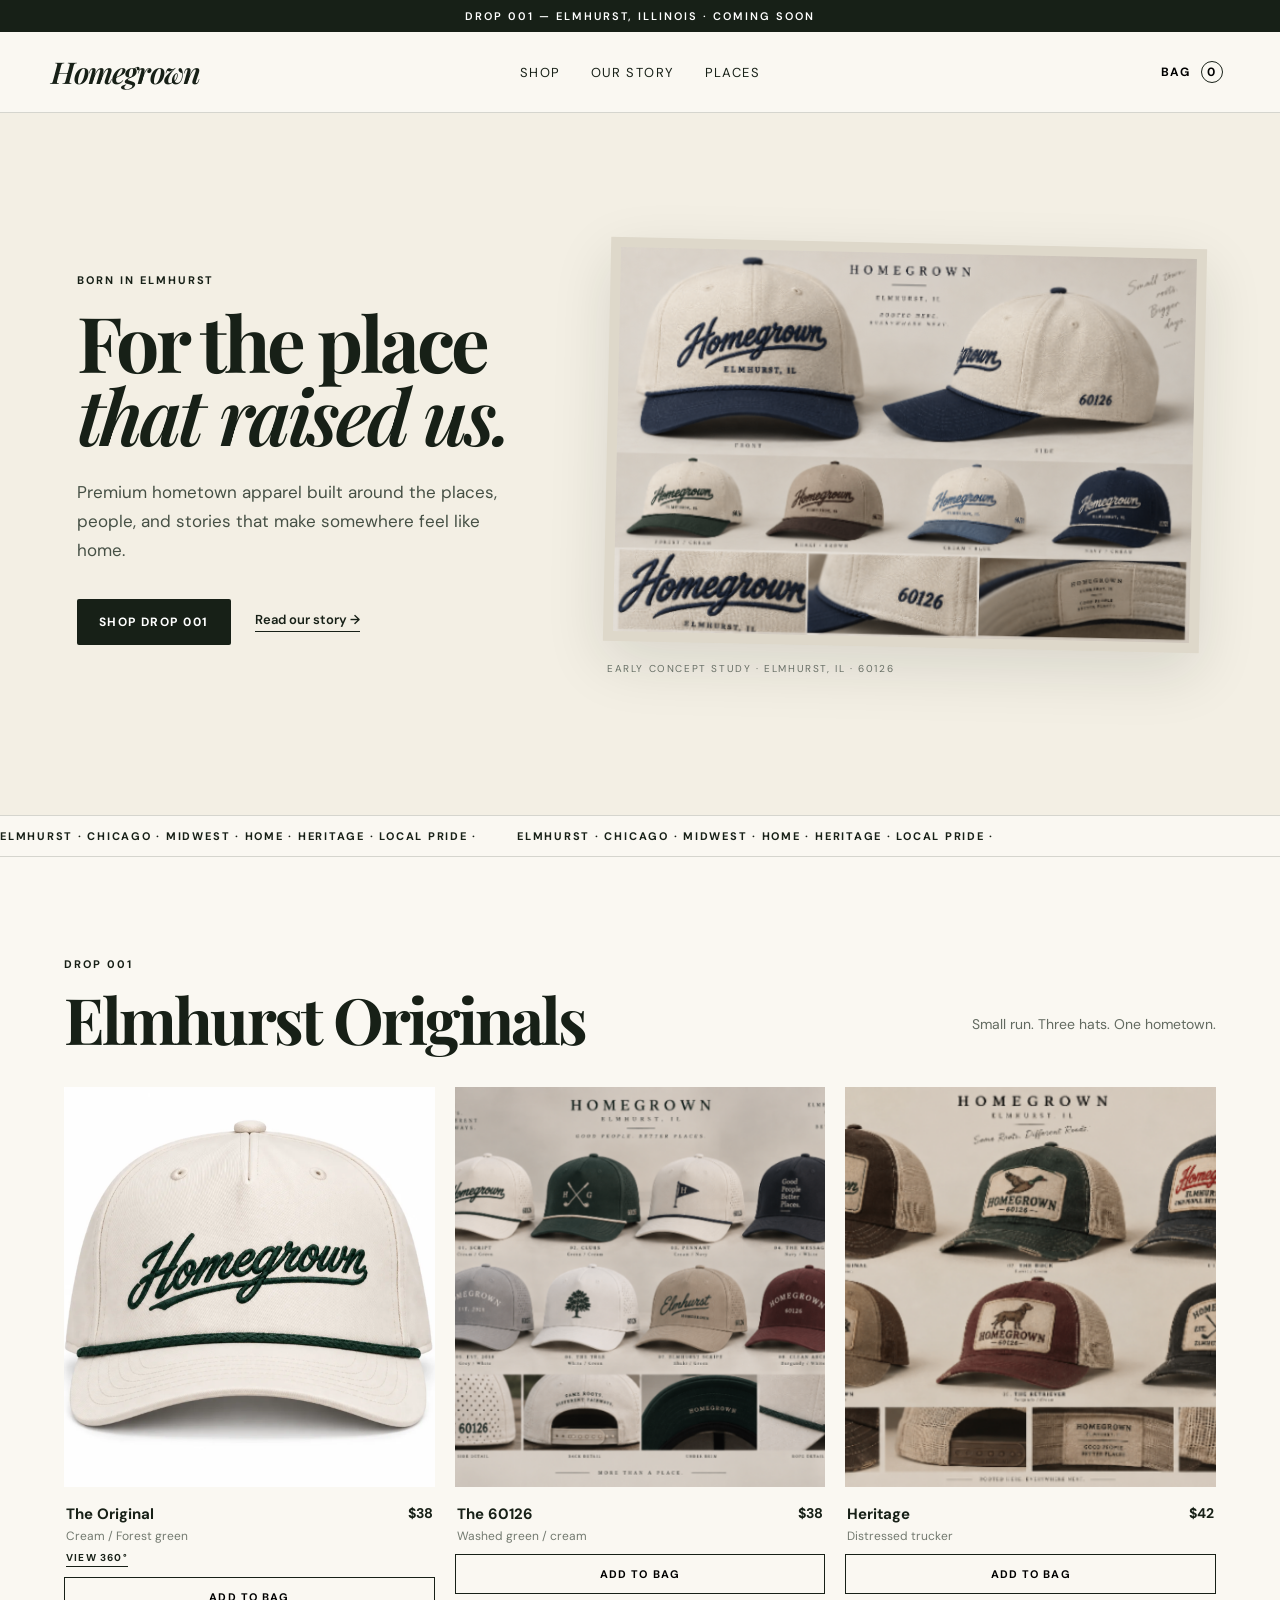
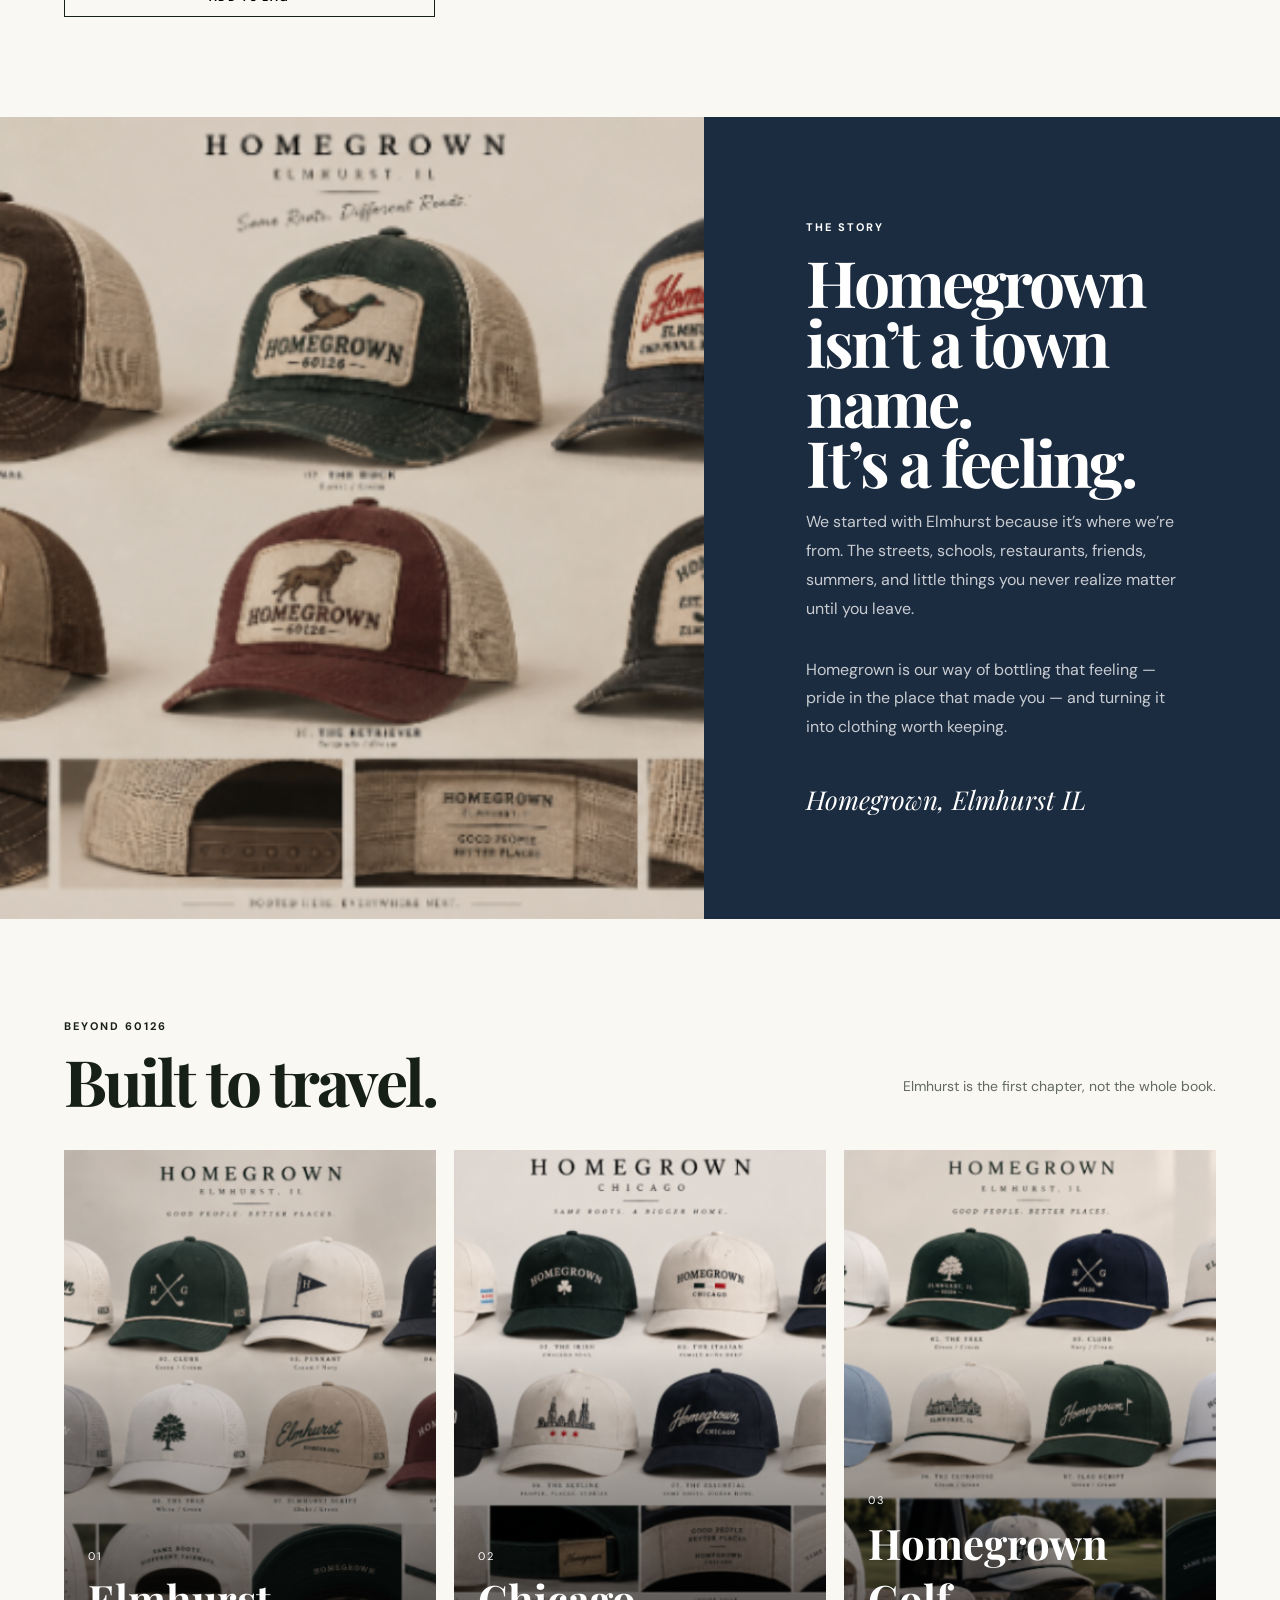
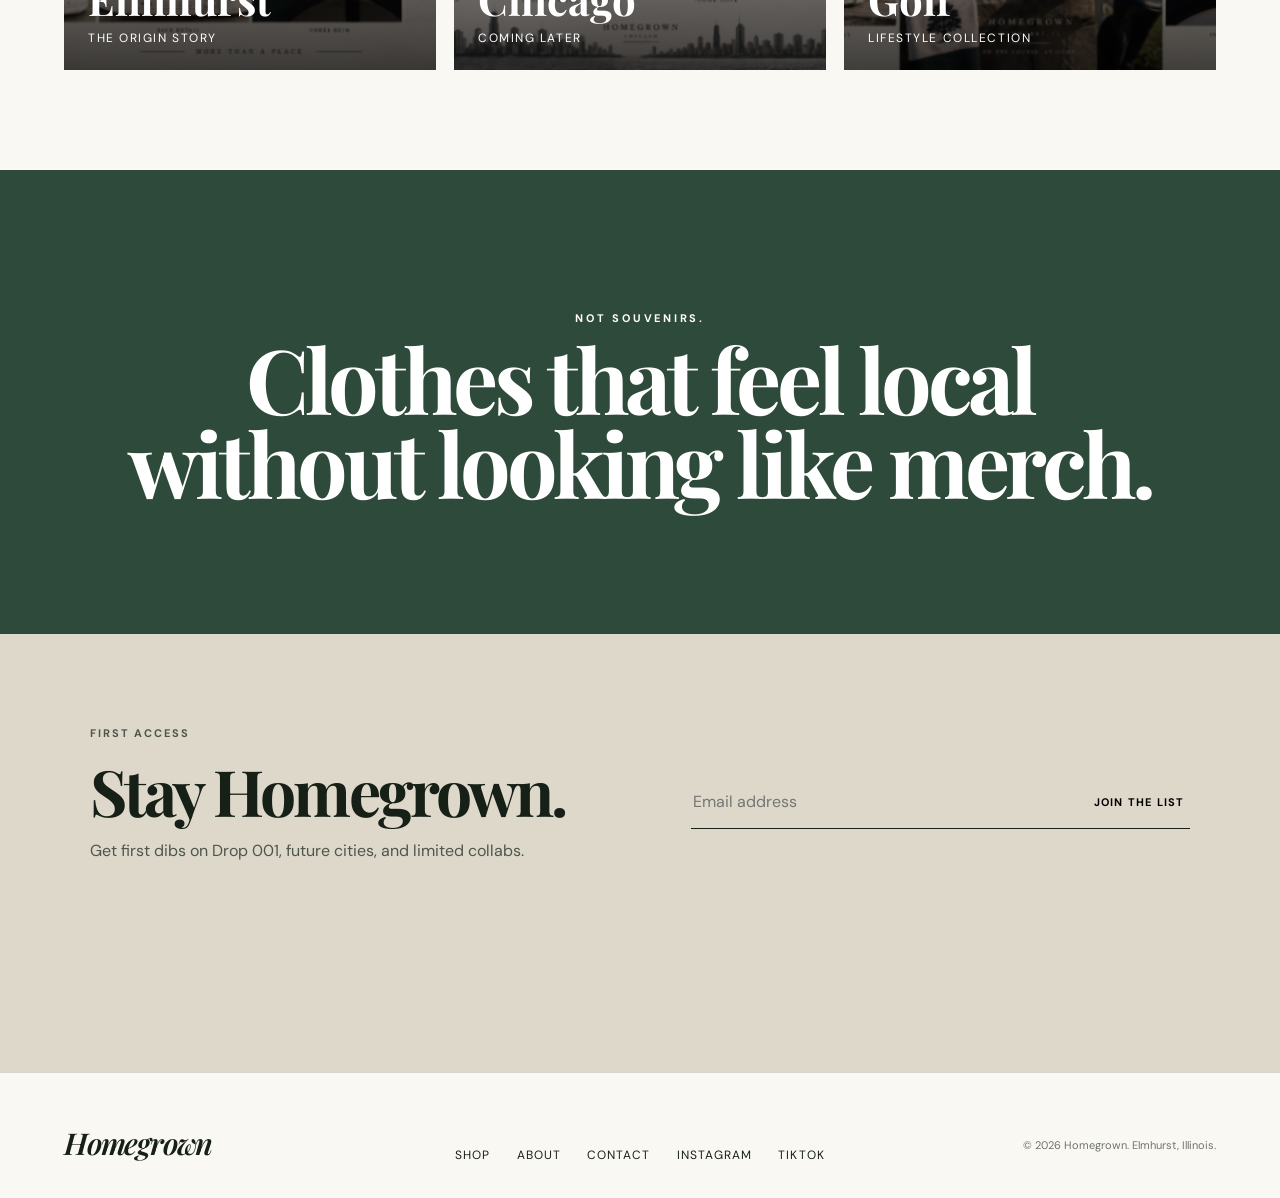
==== commit 02f8ce0e: "Add files via upload" ====
--- a/index.html
+++ b/index.html
@@ -56,43 +56,11 @@
         <p class="section-note">Small run. Three hats. One hometown.</p>
       </div>
 
-      <div class="spin-demo reveal" aria-label="360 preview of The Original hat">
-        <div class="spin-copy">
-          <p class="eyebrow">360 Preview</p>
-          <h3>The Original</h3>
-          <p>Here’s the interactive spin demo built from the ordered product frames you picked. Drag on desktop, swipe on mobile, or tap the thumbnails to move around the hat.</p>
-          <div class="spin-meta">
-            <span id="spinAngle">Front view</span>
-            <strong id="spinCount">1 / 7</strong>
-          </div>
-          <div class="spin-buttons">
-            <button type="button" id="spinPrev" aria-label="Previous frame">← Prev</button>
-            <button type="button" id="spinNext" aria-label="Next frame">Next →</button>
-          </div>
-          <p class="spin-help">This is wired with the exact frame order you sent over.</p>
-        </div>
-
-        <div class="spin-viewer-wrap">
-          <div class="spin-viewer" id="spinViewer">
-            <img id="spinImage" src="assets/spin/frame-01-front.png" alt="The Original Homegrown hat spin frame" draggable="false" />
-          </div>
-          <div class="spin-thumbs" id="spinThumbs" aria-label="Spin frame thumbnails">
-            <button class="spin-thumb active" type="button" data-index="0" aria-label="Front view thumbnail"><img src="assets/spin/frame-01-front.png" alt="" /></button>
-            <button class="spin-thumb" type="button" data-index="1" aria-label="Front right view thumbnail"><img src="assets/spin/frame-02-front-right.png" alt="" /></button>
-            <button class="spin-thumb" type="button" data-index="2" aria-label="Right view thumbnail"><img src="assets/spin/frame-03-right.png" alt="" /></button>
-            <button class="spin-thumb" type="button" data-index="3" aria-label="Back right view thumbnail"><img src="assets/spin/frame-04-back-right.png" alt="" /></button>
-            <button class="spin-thumb" type="button" data-index="4" aria-label="Back view thumbnail"><img src="assets/spin/frame-05-back.png" alt="" /></button>
-            <button class="spin-thumb" type="button" data-index="5" aria-label="Back left view thumbnail"><img src="assets/spin/frame-06-back-left.png" alt="" /></button>
-            <button class="spin-thumb" type="button" data-index="6" aria-label="Front left view thumbnail"><img src="assets/spin/frame-07-front-left.png" alt="" /></button>
-          </div>
-        </div>
-      </div>
-
       <div class="product-grid">
         <article class="product-card reveal">
-          <div class="product-image"><img src="assets/spin/frame-01-front.png" alt="The Original Homegrown hat" /></div>
+          <a class="product-link" href="product-original.html" aria-label="View The Original and 360 preview"><div class="product-image"><img src="assets/product/the-original-front.webp" alt="The Original Homegrown hat" /></div></a>
           <div class="product-info">
-            <div><h3>The Original</h3><p>Cream / Forest green</p></div>
+            <div><h3><a href="product-original.html">The Original</a></h3><p>Cream / Forest green</p><a class="view-360-link" href="product-original.html">View 360°</a></div>
             <span>$38</span>
           </div>
           <button class="quick-add" data-product="The Original" data-price="38">Add to bag</button>
--- a/styles.css
+++ b/styles.css
@@ -26,23 +26,6 @@
 .ticker{overflow:hidden;display:flex;gap:40px;border-block:1px solid var(--line);padding:13px 0;background:var(--paper);white-space:nowrap}.ticker div{animation:ticker 25s linear infinite;font-size:11px;font-weight:700;letter-spacing:.16em}@keyframes ticker{to{transform:translateX(-100%)}}
 .section{padding:100px 5vw}.section-heading{display:flex;justify-content:space-between;align-items:end;gap:30px;margin-bottom:38px}.section-heading h2,.story h2,.newsletter h2{font-size:clamp(38px,5vw,68px)}.section-note{max-width:320px;color:#626a60;font-size:14px;line-height:1.6}
 
-.spin-demo{display:grid;grid-template-columns:.84fr 1.16fr;gap:28px;align-items:center;background:linear-gradient(180deg,#f5f1e7,#efe9dc);border:1px solid var(--line);padding:26px;margin-bottom:36px}
-.spin-copy h3{font-family:"Playfair Display",serif;font-size:clamp(34px,4vw,54px);margin:0 0 16px;letter-spacing:-.04em}
-.spin-copy p{font-size:15px;line-height:1.8;color:#566055;margin:0 0 18px}
-.spin-meta{display:flex;justify-content:space-between;align-items:center;gap:18px;padding:14px 0 18px;border-top:1px solid var(--line);border-bottom:1px solid var(--line);font-size:12px;text-transform:uppercase;letter-spacing:.12em;font-weight:700}
-.spin-buttons{display:flex;gap:12px;flex-wrap:wrap;margin-top:18px}
-.spin-buttons button{border:1px solid var(--ink);background:transparent;padding:12px 16px;cursor:pointer;text-transform:uppercase;letter-spacing:.11em;font-size:11px;font-weight:700;transition:.2s}
-.spin-buttons button:hover{background:var(--ink);color:#fff}
-.spin-help{font-size:12px !important;color:#70786d !important;margin-top:14px !important}
-.spin-viewer-wrap{display:flex;flex-direction:column;gap:14px}
-.spin-viewer{position:relative;background:#fff;border:1px solid rgba(23,32,23,.08);box-shadow:0 18px 40px rgba(24,30,21,.08);padding:16px;aspect-ratio:1/1;display:grid;place-items:center;cursor:grab;user-select:none;outline:none}
-.spin-viewer.dragging{cursor:grabbing}
-.spin-viewer img{width:100%;height:100%;object-fit:contain;pointer-events:none}
-.spin-thumbs{display:grid;grid-template-columns:repeat(7,1fr);gap:10px}
-.spin-thumb{background:#fff;border:1px solid rgba(23,32,23,.12);padding:6px;cursor:pointer;transition:border-color .2s,transform .2s,box-shadow .2s}
-.spin-thumb:hover{transform:translateY(-1px)}
-.spin-thumb img{aspect-ratio:1/1;object-fit:cover}
-.spin-thumb.active{border-color:var(--ink);box-shadow:0 0 0 1px var(--ink)}
 
 .product-grid{display:grid;grid-template-columns:repeat(3,1fr);gap:20px}.product-card{position:relative}.product-image{aspect-ratio:1/1.08;overflow:hidden;background:#ece8dd}.product-image img{height:100%;object-fit:cover;transition:transform .5s ease}.product-card:hover .product-image img{transform:scale(1.025)}.product-info{display:flex;justify-content:space-between;gap:20px;padding:17px 2px 10px}.product-info h3{margin:0 0 4px;font-size:15px}.product-info p{margin:0;color:#737a70;font-size:12px}.product-info span{font-size:14px;font-weight:700}.quick-add{width:100%;border:1px solid var(--ink);background:transparent;padding:12px;cursor:pointer;text-transform:uppercase;letter-spacing:.1em;font-size:11px;font-weight:700;transition:.2s}.quick-add:hover{background:var(--ink);color:#fff}
 .story{display:grid;grid-template-columns:1.1fr .9fr;min-height:720px}.story-image{overflow:hidden}.story-image img{height:100%;object-fit:cover}.story-copy{background:var(--navy);color:#fff;display:flex;flex-direction:column;justify-content:center;padding:8vw}.story-copy p:not(.eyebrow){font-size:16px;line-height:1.8;color:rgba(255,255,255,.76);max-width:600px}.signature{font-family:"Playfair Display",serif;font-style:italic;font-size:26px;margin-top:24px}
@@ -52,6 +35,21 @@
 footer{padding:50px 5vw 35px;display:grid;grid-template-columns:1fr 2fr 1fr;align-items:end;gap:30px;border-top:1px solid var(--line)}.footer-links{display:flex;justify-content:center;gap:26px;font-size:12px;text-transform:uppercase;letter-spacing:.09em}footer p{justify-self:end;font-size:11px;color:#6d756a}
 .cart-drawer{position:fixed;z-index:40;top:0;right:0;width:min(430px,100%);height:100dvh;background:var(--paper);transform:translateX(100%);transition:transform .3s ease;display:flex;flex-direction:column;padding:24px}.cart-drawer.open{transform:none}.cart-header{display:flex;justify-content:space-between;align-items:center;border-bottom:1px solid var(--line);padding-bottom:18px}.cart-header h2{font-family:"Playfair Display",serif;font-size:32px;margin:0}.cart-header button{font-size:34px;border:0;background:none;cursor:pointer}.cart-items{flex:1;padding:22px 0;overflow:auto}.empty-cart{color:#777}.cart-line{display:flex;justify-content:space-between;padding:14px 0;border-bottom:1px solid var(--line)}.cart-line small{display:block;color:#777;margin-top:4px}.cart-footer{border-top:1px solid var(--line);padding-top:18px}.cart-total{display:flex;justify-content:space-between;margin-bottom:16px}.checkout{width:100%;padding:15px;border:0;background:var(--ink);color:#fff;text-transform:uppercase;letter-spacing:.13em;font-weight:700;cursor:pointer}.cart-footer p{font-size:10px;color:#777;line-height:1.5}.scrim{position:fixed;inset:0;z-index:30;background:rgba(0,0,0,.32);opacity:0;pointer-events:none;transition:.3s}.scrim.show{opacity:1;pointer-events:auto}
 .reveal{opacity:0;transform:translateY(18px);transition:opacity .7s ease,transform .7s ease}.reveal.visible{opacity:1;transform:none}.delay-1{transition-delay:.08s}.delay-2{transition-delay:.16s}.sr-only{position:absolute;width:1px;height:1px;padding:0;margin:-1px;overflow:hidden;clip:rect(0,0,0,0);white-space:nowrap;border:0}
-@media(max-width:1080px){.spin-demo{grid-template-columns:1fr}.spin-thumbs{grid-template-columns:repeat(4,1fr)}}
 @media(max-width:900px){.site-header{grid-template-columns:1fr 1fr}.desktop-nav{display:none}.hero{grid-template-columns:1fr;padding-top:50px}.hero-art{margin-top:15px}.product-grid,.collection-grid{grid-template-columns:1fr 1fr}.product-card:last-child,.collection-card:last-child{grid-column:span 2}.story{grid-template-columns:1fr}.story-image{min-height:500px}.newsletter{grid-template-columns:1fr}.form-message{grid-column:1;margin-top:0}footer{grid-template-columns:1fr}.footer-links{justify-content:flex-start;flex-wrap:wrap}footer p{justify-self:start}}
-@media(max-width:620px){.announcement{font-size:9px}.site-header{padding:16px 20px}.brand{font-size:26px}.hero{padding:45px 22px 55px}.hero h1{font-size:52px}.section{padding:75px 20px}.section-heading{align-items:start;flex-direction:column}.product-grid,.collection-grid{grid-template-columns:1fr}.product-card:last-child,.collection-card:last-child{grid-column:auto}.collection-card{min-height:430px}.story-image{min-height:370px}.story-copy{padding:70px 24px}.manifesto{padding:90px 20px}.newsletter{padding:70px 24px}footer{padding:40px 22px}.footer-links{gap:16px}.hero-actions{align-items:flex-start;flex-direction:column}.spin-demo{padding:18px}.spin-meta{align-items:flex-start;flex-direction:column}.spin-buttons{flex-direction:column}.spin-buttons button{width:100%}.spin-thumbs{grid-template-columns:repeat(3,1fr);gap:8px}}
+@media(max-width:620px){.announcement{font-size:9px}.site-header{padding:16px 20px}.brand{font-size:26px}.hero{padding:45px 22px 55px}.hero h1{font-size:52px}.section{padding:75px 20px}.section-heading{align-items:start;flex-direction:column}.product-grid,.collection-grid{grid-template-columns:1fr}.product-card:last-child,.collection-card:last-child{grid-column:auto}.collection-card{min-height:430px}.story-image{min-height:370px}.story-copy{padding:70px 24px}.manifesto{padding:90px 20px}.newsletter{padding:70px 24px}footer{padding:40px 22px}.footer-links{gap:16px}.hero-actions{align-items:flex-start;flex-direction:column}}
+
+/* Product-card link into dedicated 360 page */
+.product-link{display:block}.view-360-link{display:inline-block;margin-top:7px;font-size:10px;text-transform:uppercase;letter-spacing:.12em;font-weight:700;border-bottom:1px solid currentColor;padding-bottom:2px}.product-info h3 a:hover,.view-360-link:hover{opacity:.6}
+
+/* Dedicated product / 360 page */
+.product-page{min-height:75vh;background:var(--cream);padding:70px 5vw 100px}
+.product-detail{max-width:1400px;margin:0 auto;display:grid;grid-template-columns:minmax(0,1.25fr) minmax(320px,.75fr);gap:6vw;align-items:start}
+.product-detail-media{min-width:0}.product-spin-viewer{background:#fff;padding:18px;box-shadow:0 20px 55px rgba(24,30,21,.1)}.product-spin-viewer:focus{outline:1px solid var(--ink);outline-offset:3px}.spin-badge{position:absolute;left:18px;bottom:18px;background:rgba(23,32,23,.88);color:#fff;padding:9px 12px;font-size:10px;text-transform:uppercase;letter-spacing:.12em;font-weight:700;pointer-events:none}
+.product-detail-copy{position:sticky;top:110px;padding-top:18px}.product-detail-copy h1{font-family:"Playfair Display",serif;font-size:clamp(52px,6vw,88px);line-height:.95;letter-spacing:-.05em;margin:0 0 16px}.detail-price{font-size:20px;font-weight:700;margin-bottom:26px}.detail-description{font-size:16px;line-height:1.8;color:#536052;max-width:520px}.detail-rule{height:1px;background:var(--line);margin:28px 0 6px}.detail-meta{display:flex;justify-content:space-between;gap:24px;padding:15px 0;border-bottom:1px solid var(--line);font-size:13px}.detail-meta span{color:#6e776c}.detail-spin-buttons{margin-top:24px}.frame-count{font-size:11px;letter-spacing:.15em;text-transform:uppercase;color:#6f776d;margin:14px 0 26px}.detail-add{margin-top:4px}
+@media(max-width:900px){.product-detail{grid-template-columns:1fr}.product-detail-copy{position:static}.product-page{padding-top:45px}}
+@media(max-width:620px){.product-page{padding:32px 20px 70px}.product-spin-viewer{padding:8px}.spin-badge{left:10px;bottom:10px}.product-detail-copy h1{font-size:54px}}
+
+.product-video-viewer{position:relative;background:#fff;border:1px solid rgba(23,32,23,.08);box-shadow:0 18px 40px rgba(24,30,21,.08);padding:16px;aspect-ratio:1/1;display:grid;place-items:center;overflow:hidden}
+.product-360-video{width:100%;height:100%;object-fit:contain;background:#fff;display:block}
+.video-badge{position:absolute;left:28px;bottom:28px;background:rgba(23,32,23,.88);color:#fff;padding:9px 12px;font-size:10px;text-transform:uppercase;letter-spacing:.14em;font-weight:700;pointer-events:none}
+.video-note{margin:12px 0 0;color:#70786d;font-size:12px;text-transform:uppercase;letter-spacing:.1em}
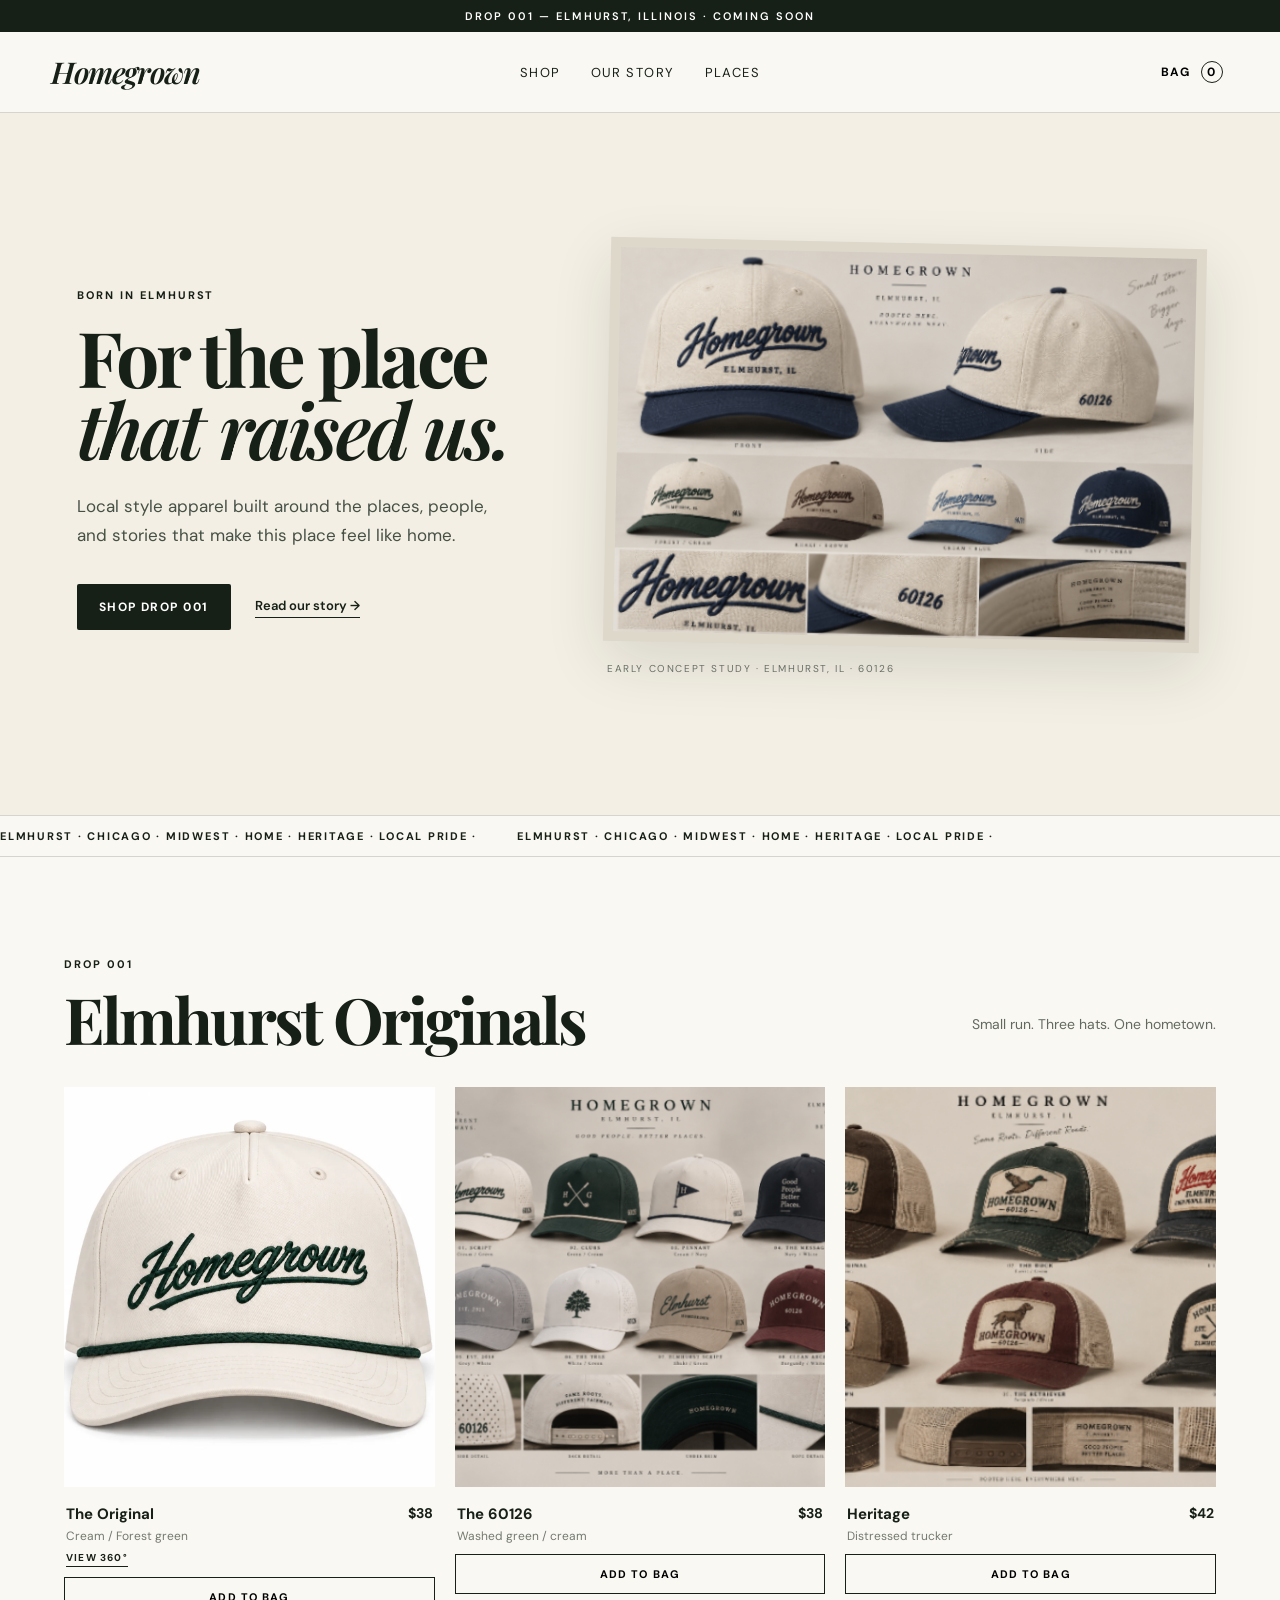
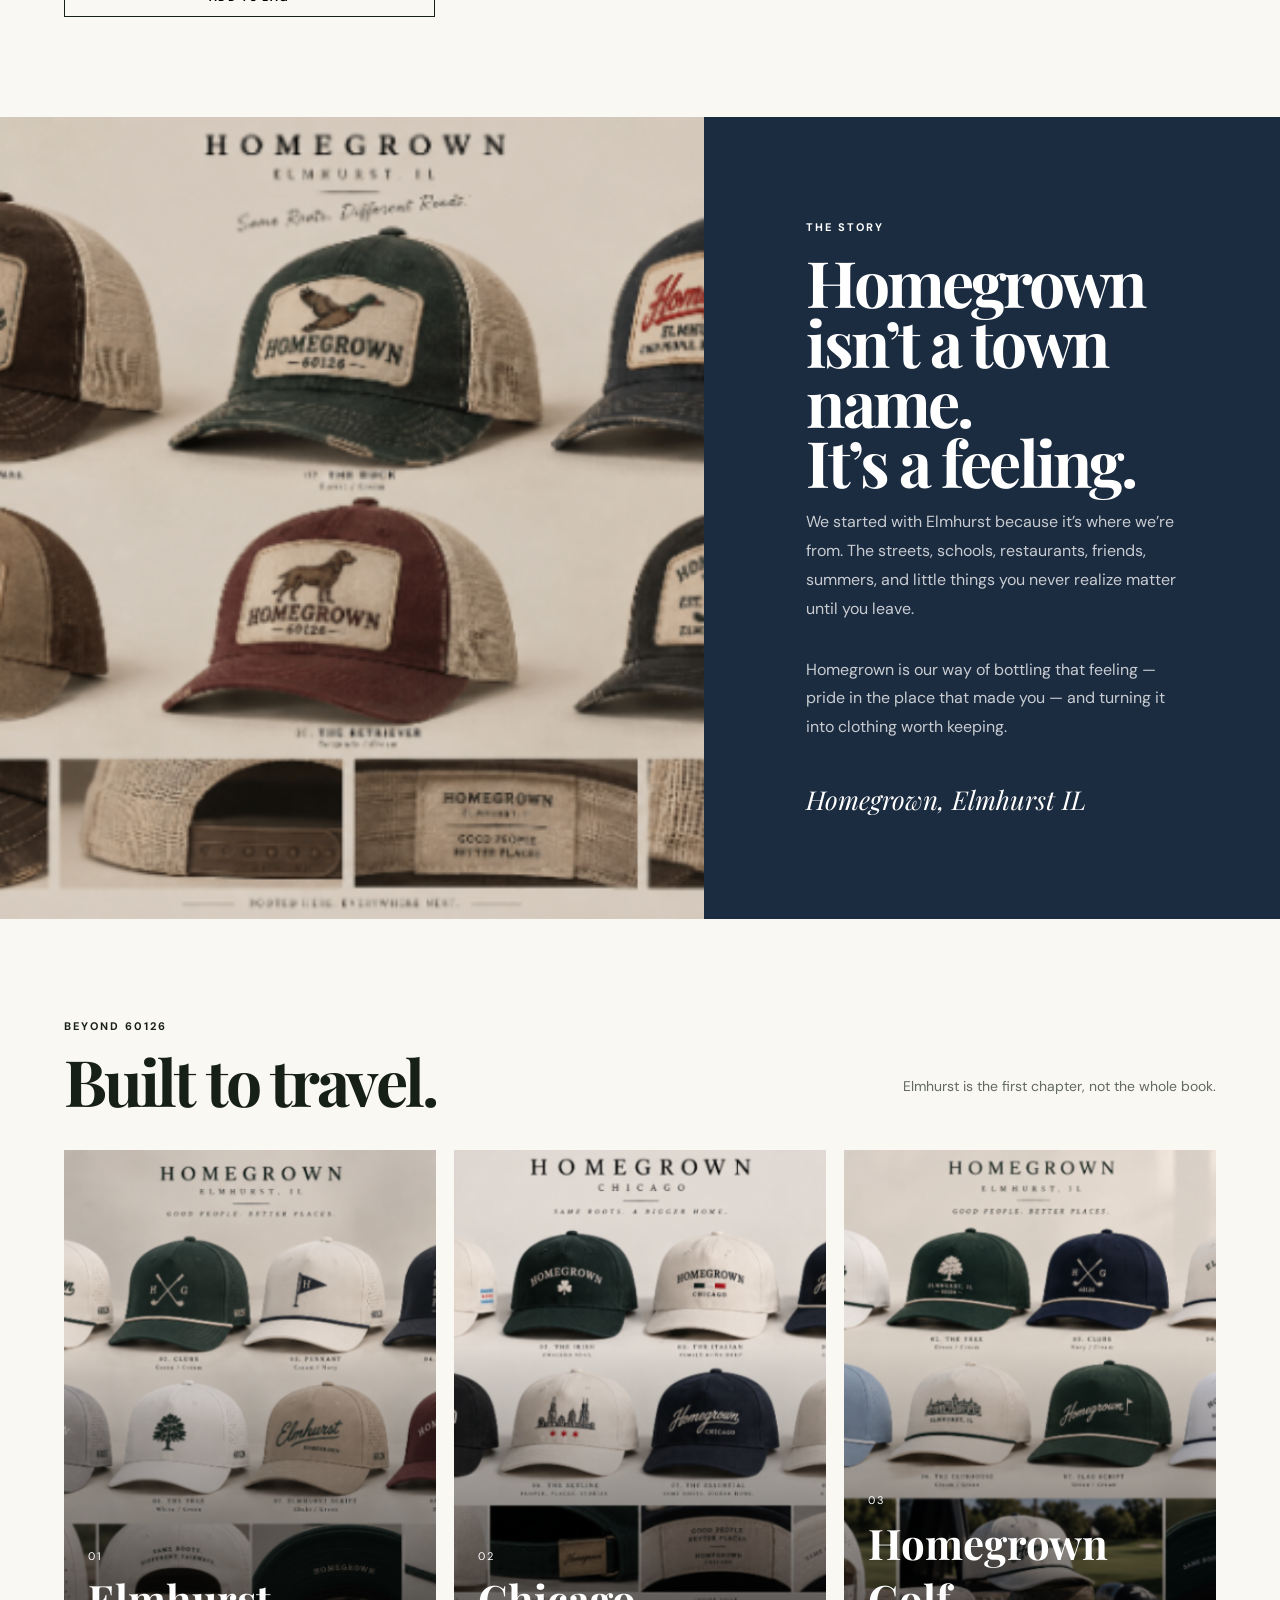
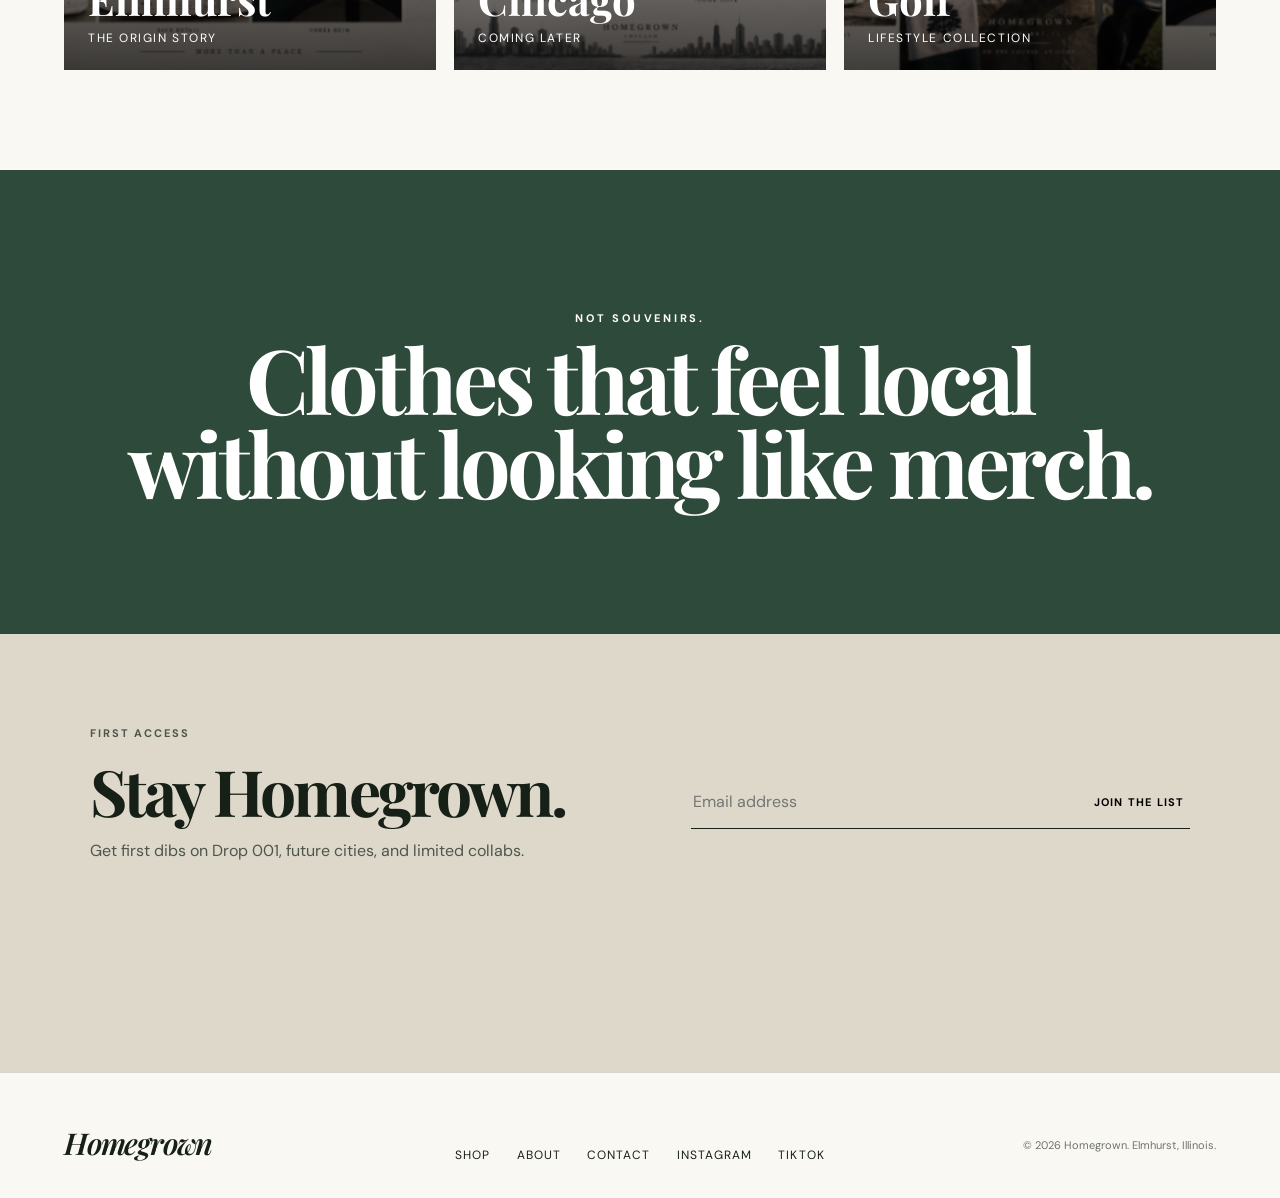
==== commit d741e50b: "Update hero-sub text for clarity" ====
--- a/index.html
+++ b/index.html
@@ -28,7 +28,7 @@
       <div class="hero-copy reveal">
         <p class="eyebrow">Born in Elmhurst</p>
         <h1>For the place<br><em>that raised us.</em></h1>
-        <p class="hero-sub">Premium hometown apparel built around the places, people, and stories that make somewhere feel like home.</p>
+        <p class="hero-sub">Local style apparel built around the places, people, and stories that make this place feel like home.</p>
         <div class="hero-actions">
           <a class="btn btn-dark" href="#shop">Shop Drop 001</a>
           <a class="text-link" href="#story">Read our story →</a>
